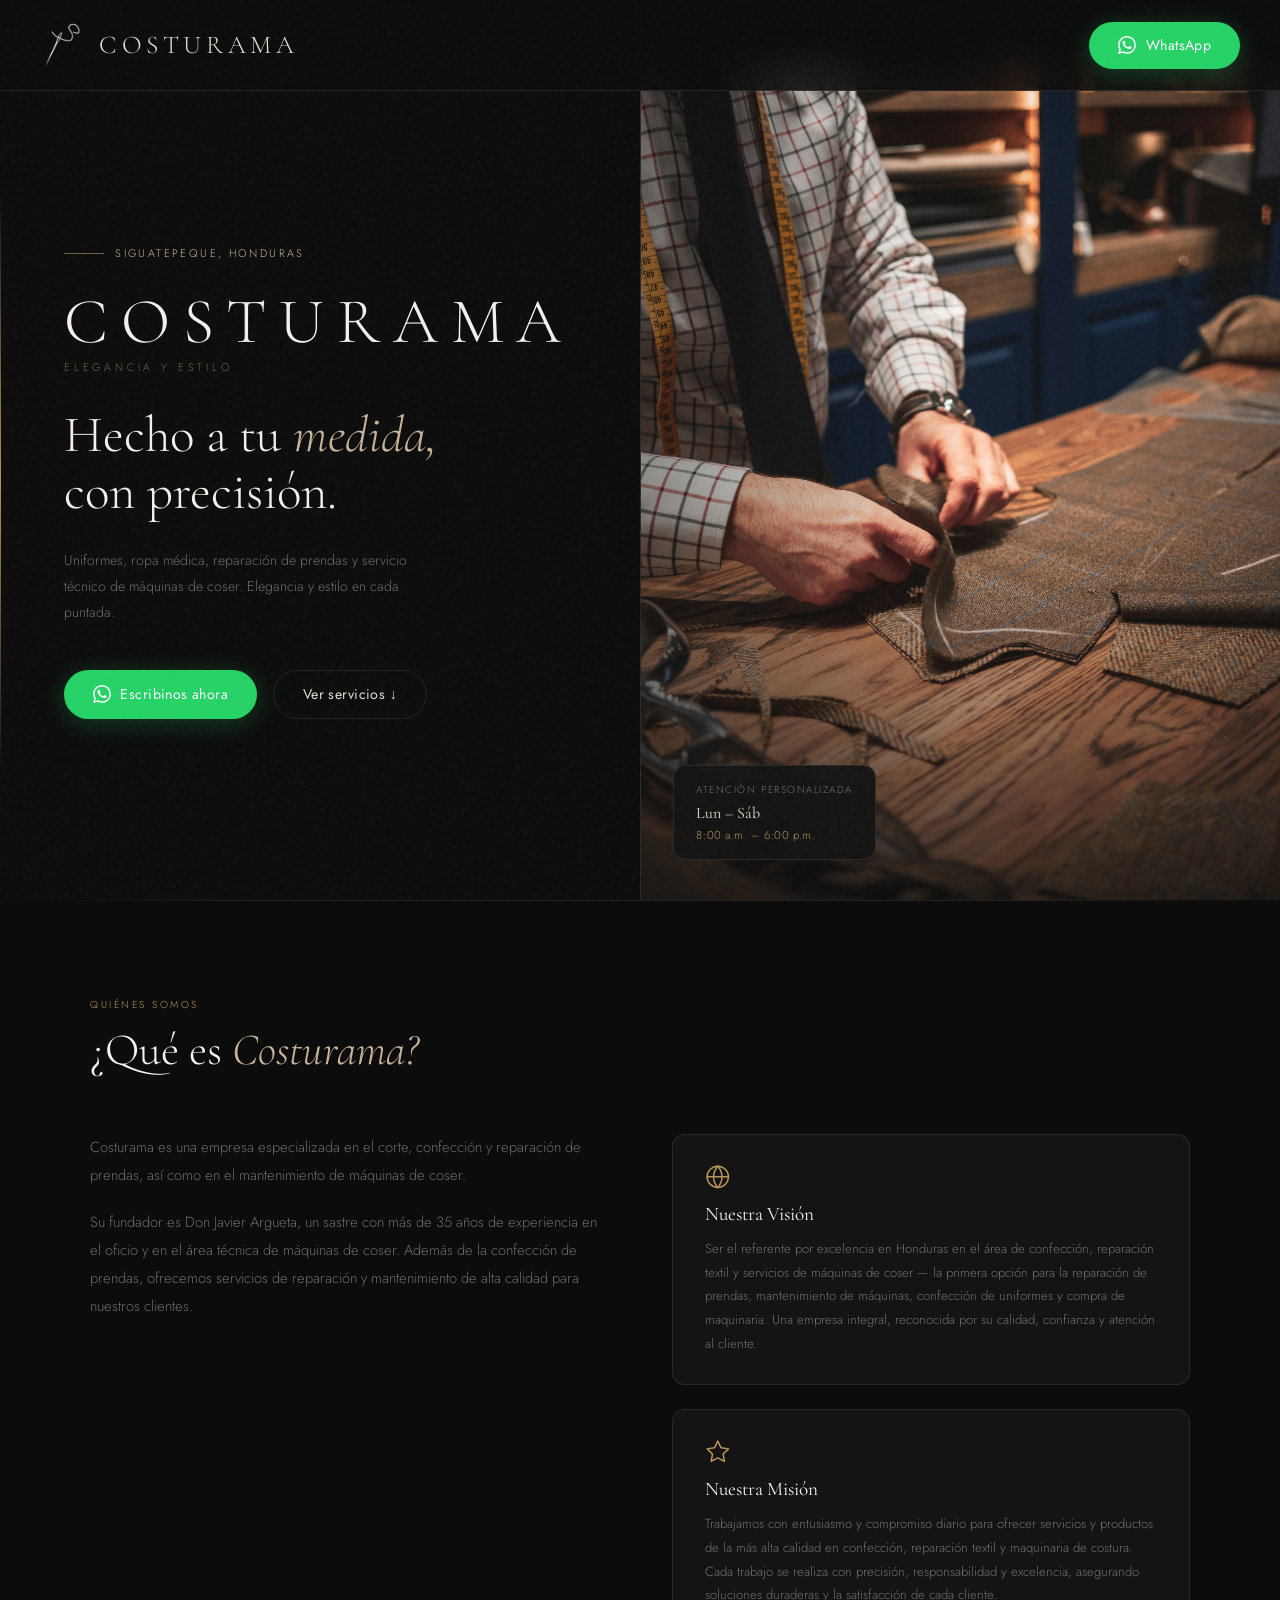
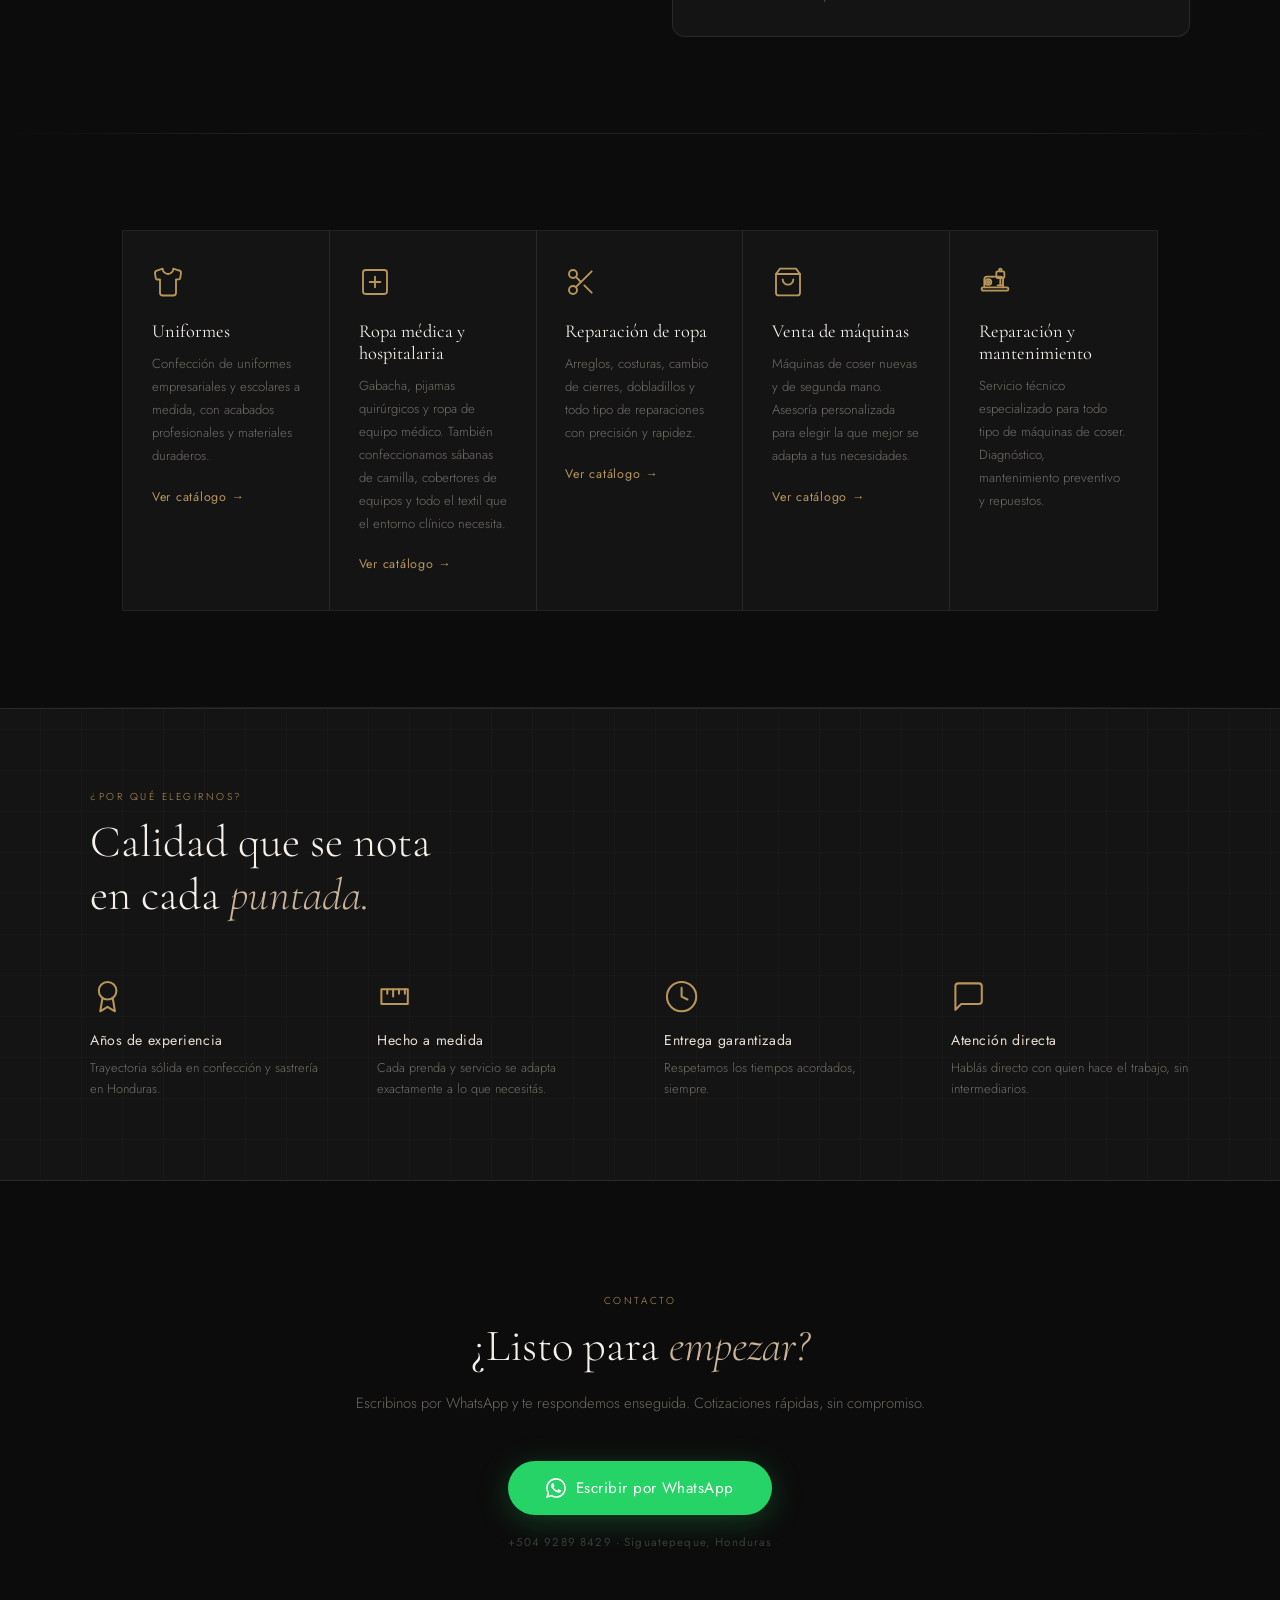
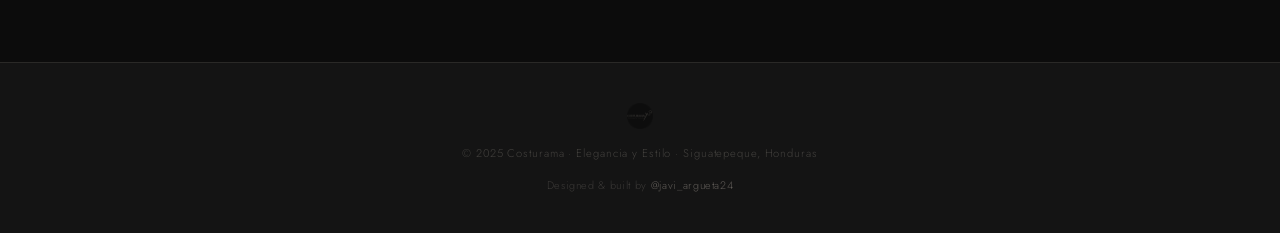
==== index.html @ cf7d66ec "primer commit" ====
<!DOCTYPE html>
<html lang="es">
<head>
  <meta charset="UTF-8" />
  <meta name="viewport" content="width=device-width, initial-scale=1.0" />
  <meta name="description" content="Costurama — Uniformes, ropa médica, reparación de prendas y servicio técnico de máquinas de coser en Siguatepeque, Honduras. Fundado por Don Javier Argueta, sastre con más de 35 años de experiencia." />
  <meta name="keywords" content="uniformes Honduras, ropa médica Siguatepeque, reparación de ropa, máquinas de coser, sastrería Honduras, uniformes empresariales, uniformes escolares, Costurama" />
  <meta name="author" content="Costurama" />
  <meta name="robots" content="index, follow" />
  <title>Costurama — Elegancia y Estilo</title>

  <!-- Open Graph (WhatsApp, Facebook, Instagram) -->
  <meta property="og:title" content="Costurama — Elegancia y Estilo" />
  <meta property="og:description" content="Uniformes, ropa médica, reparación de prendas y servicio técnico de máquinas de coser en Siguatepeque, Honduras." />
  <meta property="og:image" content="https://costuramahn.netlify.app/img/hero.jpg" />
  <meta property="og:image:width" content="1200" />
  <meta property="og:image:height" content="630" />
  <meta property="og:url" content="https://costuramahn.netlify.app" />
  <meta property="og:type" content="website" />
  <meta property="og:locale" content="es_HN" />
  <meta property="og:site_name" content="Costurama" />

  <!-- Twitter / X -->
  <meta name="twitter:card" content="summary_large_image" />
  <meta name="twitter:title" content="Costurama — Elegancia y Estilo" />
  <meta name="twitter:description" content="Uniformes, ropa médica, reparación de prendas y servicio técnico de máquinas de coser en Siguatepeque, Honduras." />
  <meta name="twitter:image" content="https://costuramahn.netlify.app/img/hero.jpg" />

  <!-- Geo (SEO local) -->
  <meta name="geo.region" content="HN" />
  <meta name="geo.placename" content="Siguatepeque, Comayagua, Honduras" />

  <!-- Fonts -->
  <link rel="preconnect" href="https://fonts.googleapis.com" />
  <link rel="preconnect" href="https://fonts.gstatic.com" crossorigin />
  <link href="https://fonts.googleapis.com/css2?family=Cormorant+Garamond:ital,wght@0,300;0,400;1,300;1,400&family=Jost:wght@200;300;400;500&display=swap" rel="stylesheet" media="print" onload="this.media='all'" />
  <noscript>
    <link href="https://fonts.googleapis.com/css2?family=Cormorant+Garamond:ital,wght@0,300;0,400;1,300;1,400&family=Jost:wght@200;300;400;500&display=swap" rel="stylesheet" />
  </noscript>

  <!-- Preload recursos críticos -->
  <link rel="preload" as="image" href="img/hero.jpg" />

  <!-- Favicon -->
  <link rel="icon" type="image/png" href="favicon.png" />
  <link rel="shortcut icon" href="favicon.ico" />

  <!-- Styles -->
  <link rel="stylesheet" href="css/styles.css" />
</head>
<body>

  <!-- Grain overlay -->
  <div class="grain" aria-hidden="true"></div>

  <!-- Navigation -->
  <nav id="nav" class="nav" aria-label="Navegación principal"></nav>

  <!-- Hero -->
  <section id="hero" class="hero" aria-label="Inicio"></section>

  <div class="divider"></div>

  <!-- About -->
  <section id="about" class="about" aria-label="Quiénes somos"></section>

  <div class="divider"></div>

  <!-- Services -->
  <section id="servicios" class="services" aria-labelledby="services-title">
    <span class="section-label">Lo que hacemos</span>
    <h2 id="services-title" class="section-title">Nuestros <em>servicios</em></h2>
  </section>

  <div class="divider"></div>

  <!-- Why us -->
  <section id="why" class="why" aria-label="Por qué elegirnos"></section>

  <!-- CTA -->
  <section id="cta" class="cta" aria-label="Contacto"></section>

  <!-- Footer -->
  <footer id="footer" class="footer"></footer>

  <!-- Modal -->
  <div id="modal" class="modal" role="dialog" aria-modal="true"></div>
  <div id="lightbox" class="lightbox" role="dialog" aria-modal="true"></div>

  <!-- Scripts -->
  <script src="js/main.js"></script>
</body>
</html>
---- css/styles.css ----
/* ============================================================
   COSTURAMA — styles.css
   ============================================================ */

/* ── RESET ── */
*, *::before, *::after {
  box-sizing: border-box;
  margin: 0;
  padding: 0;
}

/* ── VARIABLES ── */
:root {
  --black:  #0C0C0C;
  --dark:   #141414;
  --card:   #1A1A1A;
  --border: rgba(232, 221, 208, 0.10);
  --cream:  #E8DDD0;
  --muted:  rgba(232, 221, 208, 0.45);
  --accent: #C9B49A;
  --gold:   #B8965A;
  --white:  #F5F0EA;
  --green:  #25D366;

  --font-display: 'Cormorant Garamond', serif;
  --font-body:    'Jost', sans-serif;

  --transition: 0.3s ease;
}

/* ── BASE ── */
html { scroll-behavior: smooth; }

body {
  font-family: var(--font-body);
  background: var(--black);
  color: var(--cream);
  overflow-x: hidden;
}

img { display: block; max-width: 100%; }
a   { text-decoration: none; }

/* ── GRAIN ── */
.grain {
  position: fixed;
  inset: 0;
  pointer-events: none;
  z-index: 9999;
  opacity: 0.035;
  background-image: url("data:image/svg+xml,%3Csvg viewBox='0 0 256 256' xmlns='http://www.w3.org/2000/svg'%3E%3Cfilter id='n'%3E%3CfeTurbulence type='fractalNoise' baseFrequency='0.85' numOctaves='4' stitchTiles='stitch'/%3E%3C/filter%3E%3Crect width='100%25' height='100%25' filter='url(%23n)'/%3E%3C/svg%3E");
}

/* ── UTILITIES ── */
.section-label {
  display: block;
  font-size: 0.63rem;
  font-weight: 300;
  letter-spacing: 0.25em;
  text-transform: uppercase;
  color: var(--gold);
  margin-bottom: 0.75rem;
}

.section-title {
  font-family: var(--font-display);
  font-size: clamp(2rem, 3.5vw, 3rem);
  font-weight: 300;
  line-height: 1.2;
  color: var(--white);
  margin-bottom: 3.5rem;
}

.section-title em {
  font-style: italic;
  color: var(--accent);
}

.divider {
  height: 1px;
  background: linear-gradient(90deg, transparent, var(--border) 20%, var(--border) 80%, transparent);
}

/* ── BUTTONS ── */
.btn {
  display: inline-flex;
  align-items: center;
  gap: 0.6rem;
  padding: 0.85rem 1.8rem;
  border-radius: 100px;
  border: none;
  font-family: var(--font-body);
  font-size: 0.88rem;
  font-weight: 400;
  letter-spacing: 0.03em;
  cursor: pointer;
  transition: transform var(--transition), box-shadow var(--transition), border-color var(--transition), color var(--transition);
}

.btn--primary {
  background: var(--green);
  color: #fff;
  box-shadow: 0 4px 24px rgba(37, 211, 102, 0.25);
}
.btn--primary svg { width: 18px; height: 18px; fill: #fff; flex-shrink: 0; }
.btn--primary:hover { transform: translateY(-2px); box-shadow: 0 8px 32px rgba(37, 211, 102, 0.35); }

.btn--ghost {
  background: transparent;
  color: var(--cream);
  border: 1px solid var(--border);
}
.btn--ghost:hover { border-color: var(--accent); color: var(--accent); }

.btn--lg {
  padding: 1rem 2.4rem;
  font-size: 0.95rem;
  box-shadow: 0 6px 30px rgba(37, 211, 102, 0.25);
}
.btn--lg svg { width: 20px; height: 20px; fill: #fff; flex-shrink: 0; }
.btn--lg:hover { transform: translateY(-3px); box-shadow: 0 12px 40px rgba(37, 211, 102, 0.35); }

/* ============================================================
   NAV
   ============================================================ */
.nav {
  position: fixed;
  inset-block-start: 0;
  inset-inline: 0;
  z-index: 100;
  display: flex;
  align-items: center;
  justify-content: space-between;
  padding: 1.2rem 2.5rem;
  background: rgba(12, 12, 12, 0.88);
  backdrop-filter: blur(16px);
  border-bottom: 1px solid var(--border);
}

.nav__brand {
  display: flex;
  align-items: center;
  gap: 0.8rem;
  text-decoration: none;
}

.nav__needle-icon {
  height: 52px;
  width: auto;
  flex-shrink: 0;
}

.nav__wordmark {
  font-family: var(--font-display);
  font-size: 1.6rem;
  font-weight: 300;
  letter-spacing: 0.18em;
  color: var(--cream);
  line-height: 1;
}

.nav__tagline {
  font-size: 0.63rem;
  font-weight: 200;
  letter-spacing: 0.22em;
  text-transform: uppercase;
  color: var(--muted);
  display: none;
}

/* ============================================================
   HERO
   ============================================================ */
.hero {
  min-height: 100svh;
  display: grid;
  grid-template-columns: 1fr 1fr;
  padding-top: 4rem;
}

.hero__content {
  display: flex;
  flex-direction: column;
  justify-content: center;
  padding: 5rem 3rem 5rem 4rem;
  position: relative;
}

.hero__content::before {
  content: '';
  position: absolute;
  inset-inline-start: 0;
  inset-block: 15%;
  width: 1px;
  background: linear-gradient(to bottom, transparent, var(--gold), transparent);
}

.hero__tag {
  display: inline-flex;
  align-items: center;
  gap: 0.7rem;
  font-size: 0.68rem;
  font-weight: 300;
  letter-spacing: 0.22em;
  text-transform: uppercase;
  color: var(--accent);
  margin-bottom: 1.8rem;
  opacity: 0;
  animation: fadeUp 0.9s ease forwards 0.2s;
}

.hero__tag::before {
  content: '';
  width: 2.5rem;
  height: 1px;
  background: var(--gold);
  opacity: 0.6;
}

.hero__logo-display {
  margin-bottom: 2rem;
  opacity: 0;
  animation: fadeUp 0.9s ease forwards 0.35s;
  display: flex;
  flex-direction: column;
  gap: 0.3rem;
}

.hero__wordmark {
  font-family: var(--font-display);
  font-size: clamp(2.8rem, 5vw, 4.8rem);
  font-weight: 300;
  letter-spacing: 0.2em;
  color: var(--white);
  line-height: 1;
}

.hero__slogan {
  font-size: 0.68rem;
  font-weight: 200;
  letter-spacing: 0.35em;
  text-transform: uppercase;
  color: var(--gold);
}

.hero__title {
  font-family: var(--font-display);
  font-size: clamp(2.6rem, 4vw, 4rem);
  font-weight: 300;
  line-height: 1.12;
  color: var(--white);
  margin-bottom: 1.6rem;
  opacity: 0;
  animation: fadeUp 0.9s ease forwards 0.5s;
}

.hero__title em { font-style: italic; color: var(--accent); }

.hero__desc {
  font-size: 0.88rem;
  font-weight: 300;
  line-height: 1.85;
  color: var(--muted);
  max-width: 360px;
  margin-bottom: 2.8rem;
  opacity: 0;
  animation: fadeUp 0.9s ease forwards 0.65s;
}

.hero__actions {
  display: flex;
  gap: 1rem;
  flex-wrap: wrap;
  opacity: 0;
  animation: fadeUp 0.9s ease forwards 0.8s;
}

/* Hero visual panel */
.hero__visual {
  position: relative;
  overflow: hidden;
  background: var(--dark);
  border-left: 1px solid var(--border);
}

.hero__photo {
  position: absolute;
  inset: 0;
  width: 100%;
  height: 100%;
  object-fit: cover;
  object-position: center 30%;
  opacity: 0;
  animation: fadeUp 1.2s ease forwards 0.4s;
}

.hero__visual::after {
  content: '';
  position: absolute;
  inset: 0;
  background:
    linear-gradient(to right,  rgba(12,12,12,0.45) 0%, transparent 50%),
    linear-gradient(to bottom, transparent 55%, rgba(12,12,12,0.7) 100%);
  pointer-events: none;
  z-index: 1;
}

.hero__badge {
  z-index: 2;
}

.hero__badge {
  position: absolute;
  bottom: 2.5rem;
  left: 2rem;
  background: rgba(20, 20, 20, 0.95);
  border: 1px solid var(--border);
  border-radius: 0.8rem;
  padding: 1rem 1.4rem;
  backdrop-filter: blur(8px);
  opacity: 0;
  animation: fadeUp 0.9s ease forwards 1s;
}

.hero__badge p {
  font-size: 0.63rem;
  color: var(--muted);
  text-transform: uppercase;
  letter-spacing: 0.15em;
  font-weight: 300;
  margin-bottom: 0.25rem;
}

.hero__badge strong {
  font-size: 1rem;
  color: var(--cream);
  font-family: var(--font-display);
  font-weight: 400;
}

/* ============================================================
   SERVICES
   ============================================================ */
.services {
  padding: 6rem 2rem;
  max-width: 1100px;
  margin: 0 auto;
}

.services__grid {
  display: grid;
  grid-template-columns: repeat(auto-fit, minmax(180px, 1fr));
  border: 1px solid var(--border);
}

.service-card {
  padding: 2.2rem 1.8rem;
  background: var(--dark);
  border-right: 1px solid var(--border);
  position: relative;
  overflow: hidden;
  transition: background var(--transition);
}

.service-card:last-child { border-right: none; }
.service-card:hover { background: var(--card); }

.service-card::after {
  content: '';
  position: absolute;
  bottom: 0; left: 0; right: 0;
  height: 2px;
  background: linear-gradient(90deg, var(--gold), var(--accent));
  transform: scaleX(0);
  transform-origin: left;
  transition: transform var(--transition);
}

.service-card:hover::after { transform: scaleX(1); }

.service-card__icon {
  width: 2rem;
  height: 2rem;
  margin-bottom: 1.4rem;
  color: var(--gold);
}

.service-card__icon svg {
  width: 100%;
  height: 100%;
  stroke: currentColor;
  fill: none;
  stroke-width: 1.4;
  stroke-linecap: round;
  stroke-linejoin: round;
}

.service-card__name {
  font-family: var(--font-display);
  font-size: 1.15rem;
  font-weight: 400;
  color: var(--white);
  margin-bottom: 0.7rem;
}

.service-card__desc {
  font-size: 0.82rem;
  color: var(--muted);
  line-height: 1.75;
  font-weight: 300;
}

/* ============================================================
   WHY US
   ============================================================ */
.why {
  background: var(--dark);
  border-top: 1px solid var(--border);
  border-bottom: 1px solid var(--border);
  padding: 5rem 2rem;
  position: relative;
  overflow: hidden;
}

.why::before {
  content: '';
  position: absolute;
  inset: 0;
  background-image:
    repeating-linear-gradient(0deg,   transparent, transparent 40px, rgba(185,150,90,0.03) 40px, rgba(185,150,90,0.03) 41px),
    repeating-linear-gradient(90deg,  transparent, transparent 40px, rgba(185,150,90,0.03) 40px, rgba(185,150,90,0.03) 41px);
}

.why__inner {
  max-width: 1100px;
  margin: 0 auto;
  position: relative;
  z-index: 1;
}

.why__grid {
  display: grid;
  grid-template-columns: repeat(auto-fit, minmax(200px, 1fr));
  gap: 3rem;
}

.why-item__num {
  font-family: var(--font-display);
  font-size: 3rem;
  font-weight: 300;
  color: var(--gold);
  line-height: 1;
  margin-bottom: 0.6rem;
}

.why-item__icon svg {
  width: 36px;
  height: 36px;
  stroke: var(--gold);
  fill: none;
  stroke-width: 1.4;
  stroke-linecap: round;
  stroke-linejoin: round;
  margin-bottom: 0.6rem;
}

.why-item__label {
  font-size: 0.88rem;
  font-weight: 400;
  color: var(--cream);
  letter-spacing: 0.04em;
  margin-bottom: 0.4rem;
}

.why-item__desc {
  font-size: 0.8rem;
  color: var(--muted);
  line-height: 1.7;
  font-weight: 300;
}

/* ============================================================
   CTA
   ============================================================ */
.cta {
  padding: 7rem 2rem;
  text-align: center;
  max-width: 680px;
  margin: 0 auto;
}

.cta .section-title { margin-bottom: 1rem; }

.cta__desc {
  color: var(--muted);
  font-size: 0.92rem;
  font-weight: 300;
  line-height: 1.8;
  margin-bottom: 2.8rem;
}

.cta__note {
  display: block;
  margin-top: 1.2rem;
  font-size: 0.72rem;
  color: rgba(232, 221, 208, 0.22);
  letter-spacing: 0.1em;
}

/* ============================================================
   FOOTER
   ============================================================ */
.footer {
  background: var(--dark);
  border-top: 1px solid var(--border);
  padding: 2.5rem 2rem;
  display: flex;
  flex-direction: column;
  align-items: center;
  gap: 1rem;
}

.footer__logo {
  height: 26px;
  
  opacity: 0.3;
}

.footer__copy {
  font-size: 0.7rem;
  color: rgba(232, 221, 208, 0.22);
  font-weight: 300;
  letter-spacing: 0.08em;
  text-align: center;
}

.footer__dev {
  font-size: 0.68rem;
  color: rgba(232, 221, 208, 0.18);
  font-weight: 300;
  letter-spacing: 0.06em;
}

.footer__dev-link {
  color: rgba(232, 221, 208, 0.35);
  text-decoration: none;
  transition: color var(--transition);
}

.footer__dev-link:hover {
  color: var(--accent);
}

/* ============================================================
   ANIMATIONS
   ============================================================ */
@keyframes fadeUp {
  from { opacity: 0; transform: translateY(18px); }
  to   { opacity: 1; transform: translateY(0); }
}

/* ============================================================
   RESPONSIVE
   ============================================================ */
@media (max-width: 768px) {
  .hero {
    grid-template-columns: 1fr;
    min-height: auto;
  }

  .hero__content {
    padding: 6rem 1.5rem 3rem;
  }

  .hero__content::before { display: none; }

  .hero__visual {
    height: 240px;
    order: -1;
    border-left: none;
    border-bottom: 1px solid var(--border);
  }

  .hero__badge { bottom: 1rem; left: 1rem; }

  .nav { padding: 1rem 1.2rem; }

  .services { padding: 4rem 1.2rem; }
  .services__grid { grid-template-columns: 1fr 1fr; }

  .why { padding: 4rem 1.2rem; }
  .cta { padding: 4rem 1.2rem; }

  .hero__actions { flex-direction: column; }
  .btn--primary, .btn--ghost { justify-content: center; }
}

@media (max-width: 480px) {
  .services__grid { grid-template-columns: 1fr; }
  .service-card { border-right: none; border-bottom: 1px solid var(--border); }
  .nav__tagline { display: none !important; }
}

@media (min-width: 600px) {
  .nav__tagline { display: block; }
}

/* ============================================================
   WHY ITEMS — íconos consistentes
   ============================================================ */
.why-item__icon {
  width: 2.2rem;
  height: 2.2rem;
  margin-bottom: 1rem;
  color: var(--gold);
}

.why-item__icon svg {
  width: 100%;
  height: 100%;
  stroke: currentColor;
  fill: none;
  stroke-width: 1.4;
  stroke-linecap: round;
  stroke-linejoin: round;
}

/* ============================================================
   GALLERY
   ============================================================ */
.gallery {
  background: var(--black);
  padding: 6rem 2rem;
}

.gallery__inner {
  max-width: 1100px;
  margin: 0 auto;
}

.gallery__grid {
  display: grid;
  grid-template-columns: repeat(4, 1fr);
  gap: 2px;
}

.gallery-item {
  position: relative;
  overflow: hidden;
  aspect-ratio: 3 / 4;
  background: var(--dark);
  cursor: pointer;
}

.gallery-item img {
  width: 100%;
  height: 100%;
  object-fit: cover;
  transition: transform 0.5s ease;
  /* Placeholder color while images load */
  background: var(--card);
}

.gallery-item:hover img {
  transform: scale(1.06);
}

.gallery-item__overlay {
  position: absolute;
  inset: 0;
  background: linear-gradient(to top, rgba(12,12,12,0.85) 0%, transparent 50%);
  display: flex;
  align-items: flex-end;
  padding: 1.2rem;
  opacity: 0;
  transition: opacity var(--transition);
}

.gallery-item:hover .gallery-item__overlay {
  opacity: 1;
}

.gallery-item__overlay span {
  font-size: 0.78rem;
  font-weight: 300;
  color: var(--cream);
  letter-spacing: 0.08em;
}

/* ── Nav responsive: ícono only en mobile ── */
@media (max-width: 500px) {
  .nav__wordmark {
    display: none;
  }

  .btn--primary span {
    display: none;
  }
}

/* ── Gallery responsive ── */
@media (max-width: 768px) {
  .gallery { padding: 4rem 1.2rem; }
  .gallery__grid { grid-template-columns: repeat(2, 1fr); }
}

@media (max-width: 480px) {
  .gallery__grid { grid-template-columns: repeat(2, 1fr); }
}

/* ============================================================
   ABOUT
   ============================================================ */
.about {
  background: var(--black);
  padding: 6rem 2rem;
}

.about__inner {
  max-width: 1100px;
  margin: 0 auto;
}

.about__header {
  margin-bottom: 3rem;
}

.about__body {
  display: grid;
  grid-template-columns: 1fr 1fr;
  gap: 4rem;
  align-items: start;
}

.about__para {
  font-size: 0.92rem;
  font-weight: 300;
  line-height: 1.9;
  color: var(--muted);
  margin-bottom: 1.2rem;
}

.about__schedule {
  display: inline-flex;
  align-items: center;
  gap: 0.6rem;
  margin-top: 1rem;
  padding: 0.7rem 1.2rem;
  border: 1px solid var(--border);
  border-radius: 100px;
  font-size: 0.82rem;
  font-weight: 300;
  color: var(--accent);
  letter-spacing: 0.04em;
}

.about__schedule svg {
  width: 15px;
  height: 15px;
  stroke: var(--gold);
  fill: none;
  stroke-width: 1.5;
  stroke-linecap: round;
  stroke-linejoin: round;
  flex-shrink: 0;
}

.about__cards {
  display: flex;
  flex-direction: column;
  gap: 1.5rem;
}

.about__card {
  background: var(--dark);
  border: 1px solid var(--border);
  border-radius: 0.8rem;
  padding: 1.8rem 2rem;
  position: relative;
  overflow: hidden;
  transition: border-color var(--transition);
}

.about__card:hover {
  border-color: rgba(185, 150, 90, 0.3);
}

.about__card::before {
  content: '';
  position: absolute;
  top: 0; left: 0; right: 0;
  height: 2px;
  background: linear-gradient(90deg, var(--gold), var(--accent));
  transform: scaleX(0);
  transform-origin: left;
  transition: transform var(--transition);
}

.about__card:hover::before {
  transform: scaleX(1);
}

.about__card-icon {
  width: 1.6rem;
  height: 1.6rem;
  color: var(--gold);
  margin-bottom: 0.8rem;
}

.about__card-icon svg {
  width: 100%;
  height: 100%;
  stroke: currentColor;
  fill: none;
  stroke-width: 1.4;
  stroke-linecap: round;
  stroke-linejoin: round;
}

.about__card-title {
  font-family: var(--font-display);
  font-size: 1.2rem;
  font-weight: 400;
  color: var(--white);
  margin-bottom: 0.7rem;
}

.about__card-text {
  font-size: 0.82rem;
  font-weight: 300;
  color: var(--muted);
  line-height: 1.8;
}

/* ── Responsive ── */
@media (max-width: 768px) {
  .about { padding: 4rem 1.2rem; }
  .about__body { grid-template-columns: 1fr; gap: 2.5rem; }
}

.hero__badge-hours {
  display: block;
  font-size: 0.72rem;
  color: var(--gold);
  font-weight: 300;
  letter-spacing: 0.05em;
  margin-top: 0.2rem;
}

/* ============================================================
   SERVICE CARD — clickable state
   ============================================================ */
.service-card--clickable {
  cursor: pointer;
}

.service-card__cta {
  display: inline-block;
  margin-top: 1.2rem;
  font-size: 0.78rem;
  font-weight: 400;
  color: var(--gold);
  letter-spacing: 0.06em;
  transition: color var(--transition), gap var(--transition);
}

.service-card--clickable:hover .service-card__cta {
  color: var(--accent);
}

/* ============================================================
   MODAL
   ============================================================ */
.modal {
  display: none;
  position: fixed;
  inset: 0;
  z-index: 200;
  align-items: center;
  justify-content: center;
  padding: 1.5rem;
}

.modal--open {
  display: flex;
}

.modal__backdrop {
  position: absolute;
  inset: 0;
  background: rgba(0, 0, 0, 0.85);
  backdrop-filter: blur(6px);
}

.modal__box {
  position: relative;
  z-index: 1;
  background: var(--dark);
  border: 1px solid var(--border);
  border-radius: 1rem;
  width: 100%;
  max-width: 780px;
  /* Se ajusta al contenido, tope en 88vh */
  height: auto;
  max-height: 88vh;
  display: flex;
  flex-direction: column;
  overflow: hidden;
  animation: fadeUp 0.35s ease;
}

.modal__header {
  display: flex;
  align-items: center;
  justify-content: space-between;
  padding: 1.6rem 2rem;
  border-bottom: 1px solid var(--border);
  flex-shrink: 0;
}

.modal__title {
  font-family: var(--font-display);
  font-size: 1.6rem;
  font-weight: 300;
  color: var(--white);
  letter-spacing: -0.01em;
}

.modal__close {
  width: 2rem;
  height: 2rem;
  display: flex;
  align-items: center;
  justify-content: center;
  background: transparent;
  border: 1px solid var(--border);
  border-radius: 100px;
  cursor: pointer;
  color: var(--muted);
  transition: border-color var(--transition), color var(--transition);
  flex-shrink: 0;
}

.modal__close:hover {
  border-color: var(--accent);
  color: var(--accent);
}

.modal__close svg {
  width: 14px;
  height: 14px;
}

.modal__grid {
  display: grid;
  grid-template-columns: repeat(4, 1fr); /* siempre 4 por fila */
  gap: 1px;
  background: var(--border);
  overflow-y: auto;
  overflow-x: hidden;
  scrollbar-width: thin;
  scrollbar-color: var(--gold) var(--dark);
}

.modal__grid::-webkit-scrollbar {
  width: 5px;
}

.modal__grid::-webkit-scrollbar-track {
  background: var(--dark);
}

.modal__grid::-webkit-scrollbar-thumb {
  background: var(--gold);
  border-radius: 10px;
}

.modal-grid__item {
  background: var(--dark);
  display: flex;
  flex-direction: column;
  transition: background var(--transition);
}

.modal-grid__item:hover {
  background: var(--card);
}

.modal-grid__item img {
  width: 100%;
  aspect-ratio: 1;
  object-fit: cover;
  display: block;
}

/* Placeholder when image is missing */
.modal-grid__item--placeholder img {
  display: none;
}

.modal-grid__item--placeholder {
  background: var(--card);
  aspect-ratio: 1;
  display: flex;
  flex-direction: column;
  align-items: center;
  justify-content: center;
}

.modal-grid__item--placeholder::before {
  content: '';
  width: 2rem;
  height: 2rem;
  border: 1px solid var(--border);
  border-radius: 50%;
  margin-bottom: 0.5rem;
}

.modal-grid__name {
  padding: 0.7rem 0.9rem;
  font-size: 0.78rem;
  font-weight: 300;
  color: var(--muted);
  letter-spacing: 0.04em;
}

.modal__footer {
  padding: 1.4rem 2rem;
  border-top: 1px solid var(--border);
  display: flex;
  justify-content: center;
  flex-shrink: 0;
}

/* ── Modal responsive ── */
@media (max-width: 600px) {
  .modal { padding: 0; align-items: flex-end; }
  .modal__box { border-radius: 1rem 1rem 0 0; max-height: 92vh; }
  .modal__grid { grid-template-columns: repeat(2, 1fr); } /* 2 columnas en móvil */
  .modal__header { padding: 1.2rem 1.4rem; }
  .modal__footer { padding: 1.2rem 1.4rem; }
}

/* ============================================================
   MODAL GRID — fotos puras sin etiquetas
   ============================================================ */
.modal-grid__item {
  background: var(--dark);
  cursor: pointer;
  overflow: hidden;
  position: relative;
}

.modal-grid__item img {
  width: 100%;
  aspect-ratio: 1;
  object-fit: cover;
  display: block;
  transition: transform 0.4s ease;
}

.modal-grid__item:hover img {
  transform: scale(1.05);
}

/* ============================================================
   LIGHTBOX
   ============================================================ */
.lightbox {
  display: none;
  position: fixed;
  inset: 0;
  z-index: 300;
  align-items: center;
  justify-content: center;
}

.lightbox.lb--open {
  display: flex;
}

.lb__backdrop {
  position: absolute;
  inset: 0;
  background: rgba(0, 0, 0, 0.95);
  backdrop-filter: blur(8px);
}

.lb__box {
  position: relative;
  z-index: 1;
  display: flex;
  align-items: center;
  justify-content: center;
  width: 100%;
  height: 100%;
  padding: 3rem;
}

.lb__img-wrap {
  max-width: 90vw;
  max-height: 85vh;
  display: flex;
  align-items: center;
  justify-content: center;
}

.lb__img {
  max-width: 100%;
  max-height: 85vh;
  object-fit: contain;
  border-radius: 0.4rem;
  animation: fadeUp 0.3s ease;
  /* Pinch to zoom on mobile */
  touch-action: pinch-zoom;
}

.lb__close {
  position: absolute;
  top: 1.2rem;
  right: 1.2rem;
  width: 2.4rem;
  height: 2.4rem;
  display: flex;
  align-items: center;
  justify-content: center;
  background: rgba(20, 20, 20, 0.9);
  border: 1px solid var(--border);
  border-radius: 100px;
  cursor: pointer;
  color: var(--cream);
  transition: border-color var(--transition), color var(--transition);
}

.lb__close:hover { border-color: var(--accent); color: var(--accent); }
.lb__close svg { width: 14px; height: 14px; }

.lb__nav {
  position: absolute;
  top: 50%;
  transform: translateY(-50%);
  width: 2.8rem;
  height: 2.8rem;
  display: flex;
  align-items: center;
  justify-content: center;
  background: rgba(20, 20, 20, 0.9);
  border: 1px solid var(--border);
  border-radius: 100px;
  cursor: pointer;
  color: var(--cream);
  transition: border-color var(--transition), color var(--transition);
}

.lb__nav:hover { border-color: var(--accent); color: var(--accent); }
.lb__nav svg { width: 16px; height: 16px; }
.lb__nav--prev { left: 1.2rem; }
.lb__nav--next { right: 1.2rem; }

.lb__counter {
  position: absolute;
  bottom: 1.2rem;
  left: 50%;
  transform: translateX(-50%);
  font-size: 0.75rem;
  font-weight: 300;
  color: var(--muted);
  letter-spacing: 0.1em;
  background: rgba(20, 20, 20, 0.8);
  padding: 0.3rem 0.8rem;
  border-radius: 100px;
}

@media (max-width: 600px) {
  .lb__box { padding: 1rem; }
  .lb__nav--prev { left: 0.4rem; }
  .lb__nav--next { right: 0.4rem; }
}

/* ============================================================
   SUBCATEGORY MENU
   ============================================================ */
.modal__box--sm {
  max-width: 480px;
}

.subcat-grid {
  display: flex;
  flex-direction: column;
  gap: 1px;
  background: var(--border);
}

.subcat-card {
  display: flex;
  align-items: center;
  justify-content: space-between;
  padding: 1.6rem 2rem;
  background: var(--dark);
  cursor: pointer;
  transition: background var(--transition);
}

.subcat-card:hover {
  background: var(--card);
}

.subcat-card:hover .subcat-card__arrow {
  color: var(--gold);
  transform: translateX(4px);
}

.subcat-card__label {
  font-family: var(--font-display);
  font-size: 1.3rem;
  font-weight: 300;
  color: var(--white);
}

.subcat-card__arrow {
  font-size: 1.1rem;
  color: var(--muted);
  transition: color var(--transition), transform var(--transition);
}
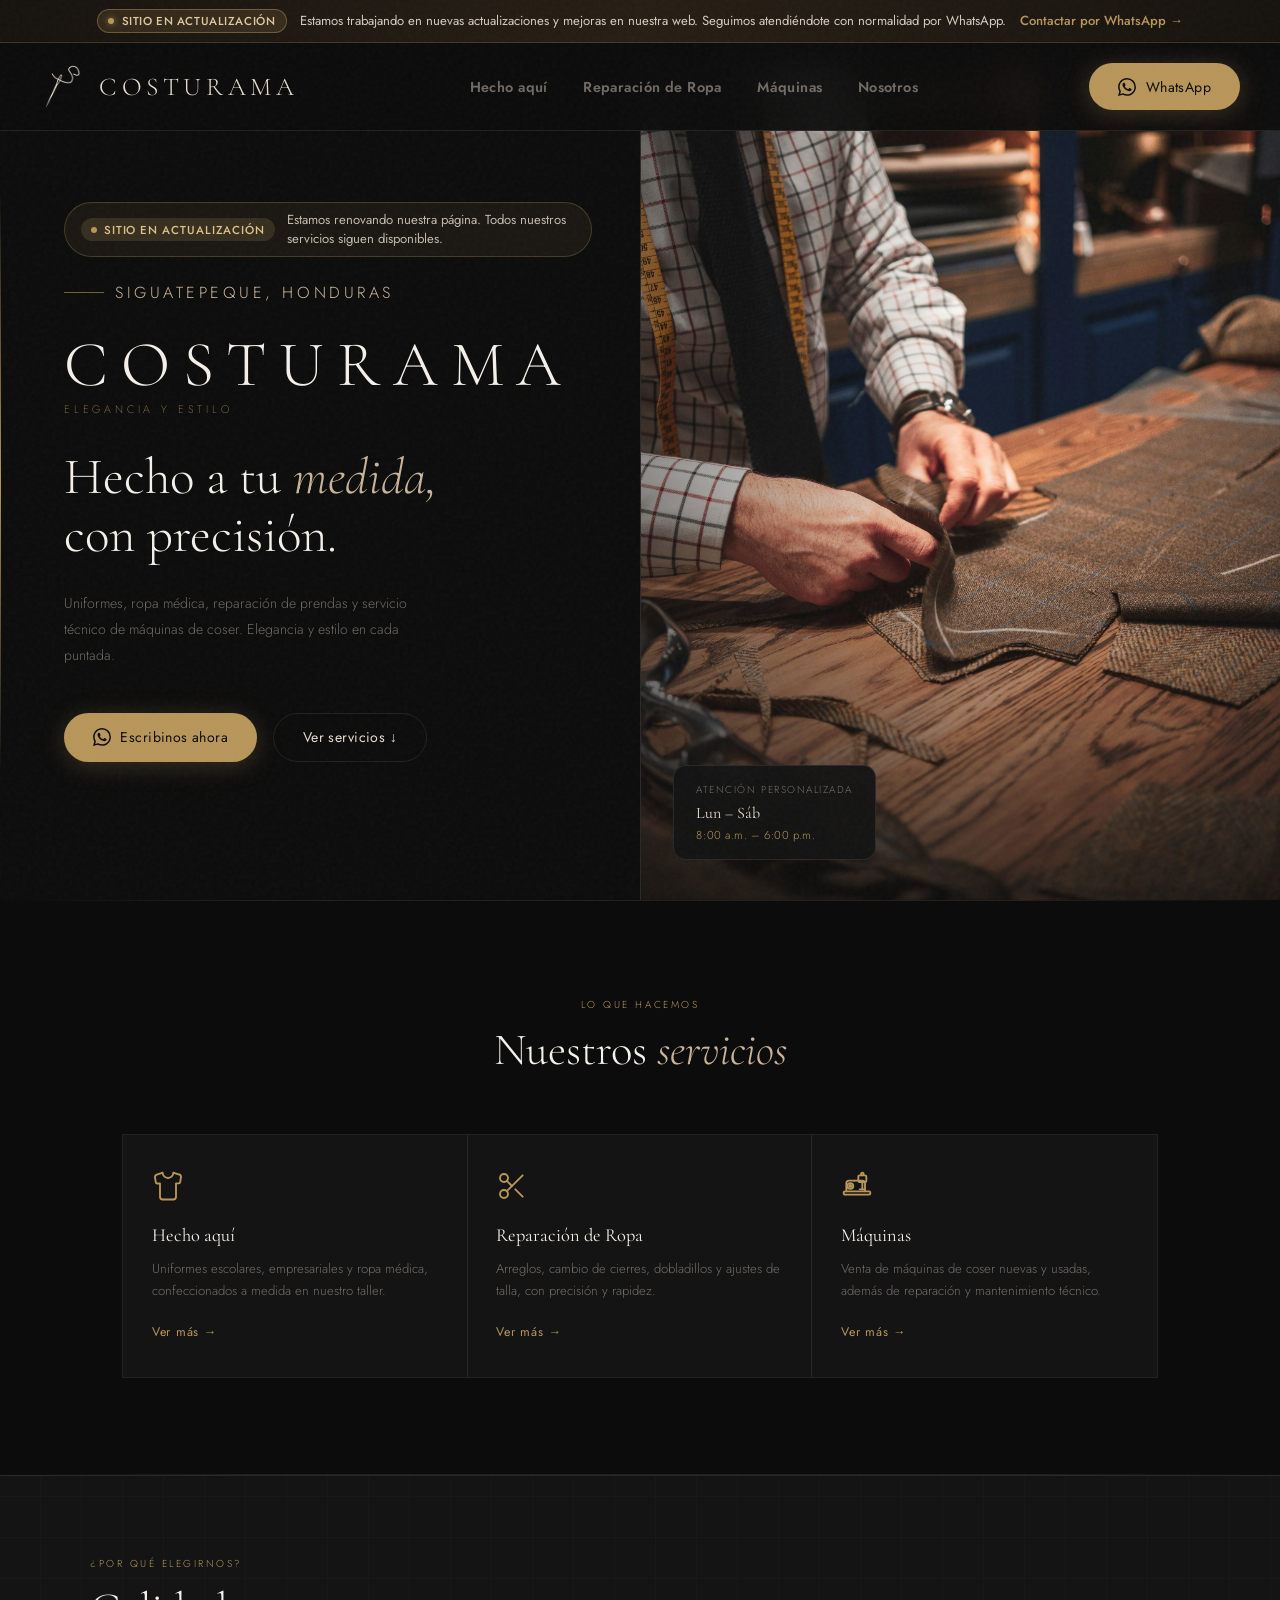
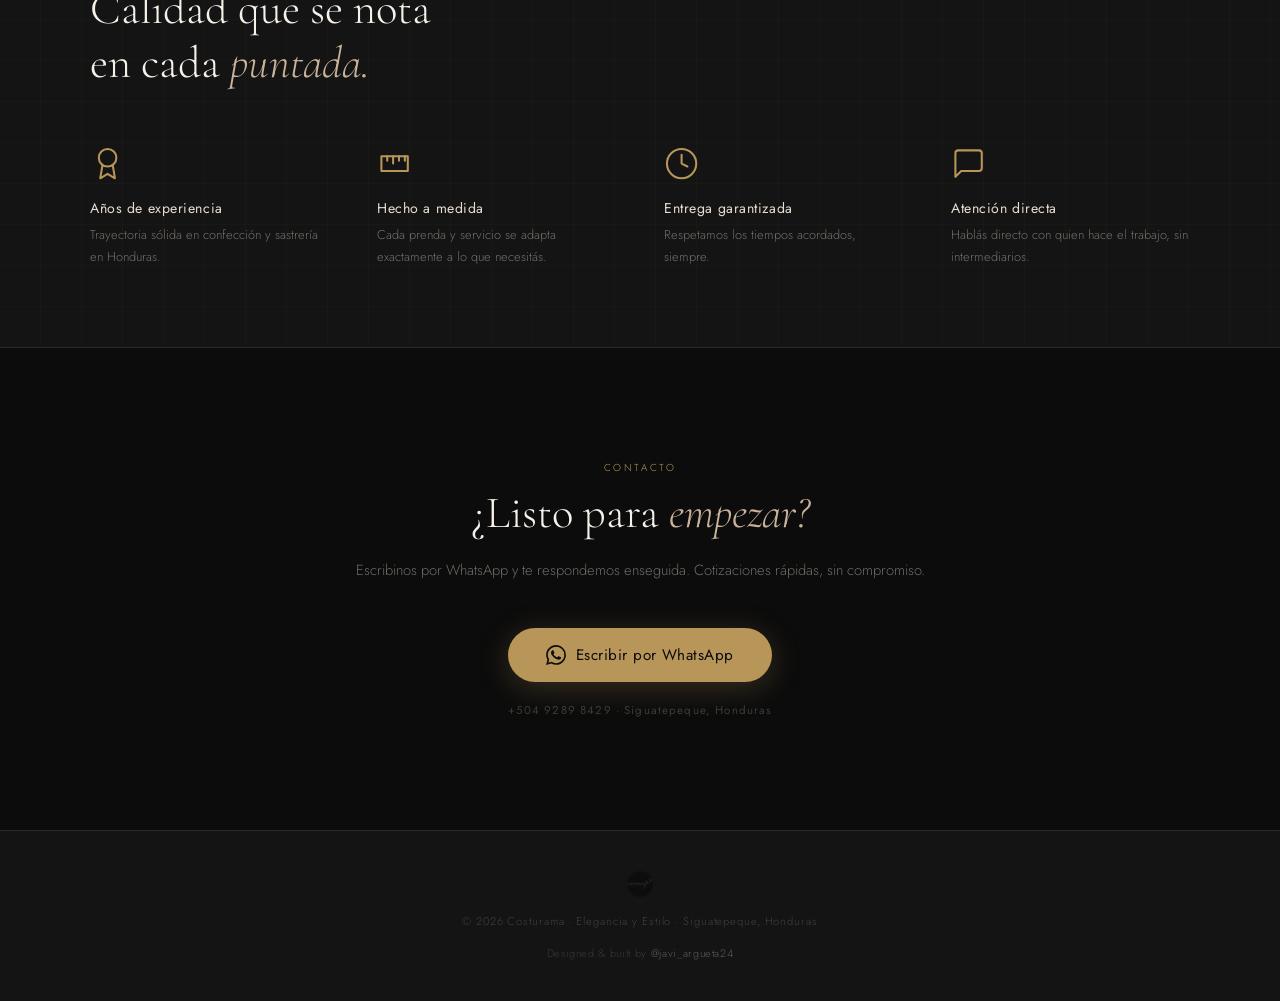
==== commit 55ac3bb9: "alert" ====
--- a/index.html
+++ b/index.html
@@ -46,9 +46,9 @@
   <link rel="shortcut icon" href="favicon.ico" />
 
   <!-- Styles -->
-  <link rel="stylesheet" href="css/styles.css" />
+  <link rel="stylesheet" href="css/styles.css?v=3" />
 </head>
-<body>
+<body data-page="index">
 
   <!-- Grain overlay -->
   <div class="grain" aria-hidden="true"></div>
@@ -61,16 +61,8 @@
 
   <div class="divider"></div>
 
-  <!-- About -->
-  <section id="about" class="about" aria-label="Quiénes somos"></section>
-
-  <div class="divider"></div>
-
   <!-- Services -->
-  <section id="servicios" class="services" aria-labelledby="services-title">
-    <span class="section-label">Lo que hacemos</span>
-    <h2 id="services-title" class="section-title">Nuestros <em>servicios</em></h2>
-  </section>
+  <section id="servicios" class="services" aria-label="Nuestros servicios"></section>
 
   <div class="divider"></div>
 
@@ -88,6 +80,6 @@
   <div id="lightbox" class="lightbox" role="dialog" aria-modal="true"></div>
 
   <!-- Scripts -->
-  <script src="js/main.js"></script>
+  <script src="js/main.js?v=3"></script>
 </body>
 </html>
--- a/css/styles.css
+++ b/css/styles.css
@@ -98,12 +98,12 @@
 }
 
 .btn--primary {
-  background: var(--green);
-  color: #fff;
-  box-shadow: 0 4px 24px rgba(37, 211, 102, 0.25);
-}
-.btn--primary svg { width: 18px; height: 18px; fill: #fff; flex-shrink: 0; }
-.btn--primary:hover { transform: translateY(-2px); box-shadow: 0 8px 32px rgba(37, 211, 102, 0.35); }
+  background: var(--gold);
+  color: var(--black);
+  box-shadow: 0 4px 24px rgba(184, 150, 90, 0.25);
+}
+.btn--primary svg { width: 18px; height: 18px; fill: var(--black); flex-shrink: 0; }
+.btn--primary:hover { transform: translateY(-2px); box-shadow: 0 8px 32px rgba(184, 150, 90, 0.4); }
 
 .btn--ghost {
   background: transparent;
@@ -115,13 +115,13 @@
 .btn--lg {
   padding: 1rem 2.4rem;
   font-size: 0.95rem;
-  box-shadow: 0 6px 30px rgba(37, 211, 102, 0.25);
-}
-.btn--lg svg { width: 20px; height: 20px; fill: #fff; flex-shrink: 0; }
-.btn--lg:hover { transform: translateY(-3px); box-shadow: 0 12px 40px rgba(37, 211, 102, 0.35); }
-
-/* ============================================================
-   NAV
+  box-shadow: 0 6px 30px rgba(184, 150, 90, 0.25);
+}
+.btn--lg svg { width: 20px; height: 20px; fill: var(--black); flex-shrink: 0; }
+.btn--lg:hover { transform: translateY(-3px); box-shadow: 0 12px 40px rgba(184, 150, 90, 0.4); }
+
+/* ============================================================
+   NAV & ANNOUNCEMENT BAR
    ============================================================ */
 .nav {
   position: fixed;
@@ -129,12 +129,134 @@
   inset-inline: 0;
   z-index: 100;
   display: flex;
-  align-items: center;
-  justify-content: space-between;
-  padding: 1.2rem 2.5rem;
-  background: rgba(12, 12, 12, 0.88);
+  flex-direction: column;
+  background: rgba(12, 12, 12, 0.94);
   backdrop-filter: blur(16px);
   border-bottom: 1px solid var(--border);
+}
+
+/* ── ANNOUNCEMENT BAR ── */
+.announcement-bar {
+  background: linear-gradient(90deg, #16120E 0%, #261E14 50%, #16120E 100%);
+  border-bottom: 1px solid rgba(184, 150, 90, 0.25);
+  padding: 0.55rem 1.5rem;
+  font-size: 0.82rem;
+  color: var(--white);
+}
+
+.announcement-bar__inner {
+  max-width: 1200px;
+  margin: 0 auto;
+  display: flex;
+  align-items: center;
+  justify-content: center;
+  gap: 0.85rem;
+  flex-wrap: wrap;
+  text-align: center;
+  line-height: 1.4;
+}
+
+.announcement-bar__badge {
+  display: inline-flex;
+  align-items: center;
+  gap: 0.45rem;
+  padding: 0.2rem 0.65rem;
+  background: rgba(184, 150, 90, 0.16);
+  border: 1px solid rgba(184, 150, 90, 0.45);
+  border-radius: 999px;
+  color: #E2C9A0;
+  font-size: 0.72rem;
+  font-weight: 500;
+  letter-spacing: 0.05em;
+  text-transform: uppercase;
+  white-space: nowrap;
+}
+
+.announcement-bar__dot {
+  width: 6px;
+  height: 6px;
+  border-radius: 50%;
+  background-color: #B8965A;
+  box-shadow: 0 0 6px rgba(184, 150, 90, 0.8);
+  animation: pulseDot 2s infinite ease-in-out;
+}
+
+@keyframes pulseDot {
+  0%, 100% { opacity: 0.6; transform: scale(0.9); }
+  50% { opacity: 1; transform: scale(1.2); }
+}
+
+.announcement-bar__msg {
+  color: rgba(232, 221, 208, 0.9);
+  margin: 0;
+}
+
+.announcement-bar__cta {
+  color: var(--gold);
+  font-weight: 500;
+  display: inline-flex;
+  align-items: center;
+  gap: 0.25rem;
+  white-space: nowrap;
+  transition: color var(--transition), transform var(--transition);
+}
+
+.announcement-bar__cta:hover {
+  color: var(--white);
+  transform: translateX(2px);
+}
+
+/* ── NAV INNER ── */
+.nav__inner {
+  display: flex;
+  align-items: center;
+  justify-content: space-between;
+  padding: 1.1rem 2.5rem;
+  width: 100%;
+}
+
+/* ── HERO ANNOUNCEMENT ── */
+.hero__announcement {
+  display: inline-flex;
+  align-items: center;
+  gap: 0.75rem;
+  padding: 0.5rem 1rem;
+  background: rgba(184, 150, 90, 0.08);
+  border: 1px solid rgba(184, 150, 90, 0.28);
+  border-radius: 999px;
+  margin-bottom: 1.5rem;
+  width: fit-content;
+  max-width: 100%;
+  animation: fadeUp 0.9s ease forwards 0.1s;
+}
+
+.hero__announcement-tag {
+  display: inline-flex;
+  align-items: center;
+  gap: 0.45rem;
+  font-size: 0.72rem;
+  font-weight: 500;
+  letter-spacing: 0.08em;
+  text-transform: uppercase;
+  color: #DFC08A;
+  background: rgba(184, 150, 90, 0.18);
+  padding: 0.2rem 0.6rem;
+  border-radius: 999px;
+  white-space: nowrap;
+}
+
+.hero__announcement-dot {
+  width: 6px;
+  height: 6px;
+  border-radius: 50%;
+  background-color: #B8965A;
+  animation: pulseDot 2s infinite ease-in-out;
+}
+
+.hero__announcement-text {
+  font-size: 0.82rem;
+  color: rgba(232, 221, 208, 0.82);
+  line-height: 1.4;
 }
 
 .nav__brand {
@@ -199,7 +321,7 @@
   display: inline-flex;
   align-items: center;
   gap: 0.7rem;
-  font-size: 0.68rem;
+  font-size: 1rem;
   font-weight: 300;
   letter-spacing: 0.22em;
   text-transform: uppercase;
@@ -345,12 +467,15 @@
   padding: 6rem 2rem;
   max-width: 1100px;
   margin: 0 auto;
+  text-align: center;
 }
 
 .services__grid {
   display: grid;
   grid-template-columns: repeat(auto-fit, minmax(180px, 1fr));
   border: 1px solid var(--border);
+  margin-top: 2.5rem;
+  text-align: left;
 }
 
 .service-card {
@@ -360,6 +485,9 @@
   position: relative;
   overflow: hidden;
   transition: background var(--transition);
+  display: block;
+  text-decoration: none;
+  color: inherit;
 }
 
 .service-card:last-child { border-right: none; }
@@ -569,7 +697,7 @@
   }
 
   .hero__content {
-    padding: 6rem 1.5rem 3rem;
+    padding: 7rem 1.5rem 3rem;
   }
 
   .hero__content::before { display: none; }
@@ -583,7 +711,9 @@
 
   .hero__badge { bottom: 1rem; left: 1rem; }
 
-  .nav { padding: 1rem 1.2rem; }
+  .nav__inner { padding: 0.9rem 1.2rem; }
+  .announcement-bar { padding: 0.45rem 1rem; font-size: 0.76rem; }
+  .announcement-bar__inner { gap: 0.45rem; }
 
   .services { padding: 4rem 1.2rem; }
   .services__grid { grid-template-columns: 1fr 1fr; }
@@ -625,68 +755,6 @@
   stroke-linejoin: round;
 }
 
-/* ============================================================
-   GALLERY
-   ============================================================ */
-.gallery {
-  background: var(--black);
-  padding: 6rem 2rem;
-}
-
-.gallery__inner {
-  max-width: 1100px;
-  margin: 0 auto;
-}
-
-.gallery__grid {
-  display: grid;
-  grid-template-columns: repeat(4, 1fr);
-  gap: 2px;
-}
-
-.gallery-item {
-  position: relative;
-  overflow: hidden;
-  aspect-ratio: 3 / 4;
-  background: var(--dark);
-  cursor: pointer;
-}
-
-.gallery-item img {
-  width: 100%;
-  height: 100%;
-  object-fit: cover;
-  transition: transform 0.5s ease;
-  /* Placeholder color while images load */
-  background: var(--card);
-}
-
-.gallery-item:hover img {
-  transform: scale(1.06);
-}
-
-.gallery-item__overlay {
-  position: absolute;
-  inset: 0;
-  background: linear-gradient(to top, rgba(12,12,12,0.85) 0%, transparent 50%);
-  display: flex;
-  align-items: flex-end;
-  padding: 1.2rem;
-  opacity: 0;
-  transition: opacity var(--transition);
-}
-
-.gallery-item:hover .gallery-item__overlay {
-  opacity: 1;
-}
-
-.gallery-item__overlay span {
-  font-size: 0.78rem;
-  font-weight: 300;
-  color: var(--cream);
-  letter-spacing: 0.08em;
-}
-
 /* ── Nav responsive: ícono only en mobile ── */
 @media (max-width: 500px) {
   .nav__wordmark {
@@ -696,16 +764,6 @@
   .btn--primary span {
     display: none;
   }
-}
-
-/* ── Gallery responsive ── */
-@media (max-width: 768px) {
-  .gallery { padding: 4rem 1.2rem; }
-  .gallery__grid { grid-template-columns: repeat(2, 1fr); }
-}
-
-@media (max-width: 480px) {
-  .gallery__grid { grid-template-columns: repeat(2, 1fr); }
 }
 
 /* ============================================================
@@ -1222,3 +1280,439 @@
   color: var(--muted);
   transition: color var(--transition), transform var(--transition);
 }
+
+/* ============================================================
+   NAV — links + hamburguesa (multi-página)
+   ============================================================ */
+.nav__links {
+  display: flex;
+  align-items: center;
+  gap: 2.2rem;
+}
+
+.nav__link {
+  font-family: var(--font-body);
+  font-size: 0.9rem;
+  font-weight: 590;
+  letter-spacing: 0.03em;
+  color: var(--muted);
+  text-decoration: none;
+  transition: color var(--transition);
+  white-space: nowrap;
+}
+
+.nav__link:hover,
+.nav__link--active {
+  color: var(--gold);
+}
+
+.nav__actions {
+  display: flex;
+  align-items: center;
+  gap: 1rem;
+}
+
+.nav__toggle {
+  display: none;
+  background: none;
+  border: none;
+  color: var(--cream);
+  padding: 0.4rem;
+  cursor: pointer;
+}
+
+.nav__toggle svg {
+  width: 24px;
+  height: 24px;
+}
+
+@media (max-width: 900px) {
+  .nav__toggle {
+    display: flex;
+    align-items: center;
+    justify-content: center;
+  }
+
+  .nav__links {
+    position: absolute;
+    top: 100%;
+    left: 0;
+    right: 0;
+    flex-direction: column;
+    align-items: flex-start;
+    gap: 0;
+    background: rgba(12, 12, 12, 0.97);
+    backdrop-filter: blur(16px);
+    border-bottom: 1px solid var(--border);
+    max-height: 0;
+    overflow: hidden;
+    transition: max-height var(--transition);
+  }
+
+  .nav__links--open {
+    max-height: 400px;
+  }
+
+  .nav__link {
+    width: 100%;
+    padding: 1rem 2rem;
+    border-bottom: 1px solid var(--border);
+  }
+}
+
+@media (max-width: 500px) {
+  .nav__whatsapp span { display: none; }
+}
+
+/* ============================================================
+   PAGE HERO (páginas de servicio: hecho-aqui / reparacion / maquinas / nosotros)
+   ============================================================ */
+.page-hero {
+  min-height: 85svh;
+}
+
+.page-hero .hero__content {
+  padding-top: 8.5rem;
+}
+
+@media (max-width: 900px) {
+  .page-hero {
+    grid-template-columns: 1fr;
+    min-height: auto;
+  }
+
+  .page-hero .hero__visual {
+    min-height: 40vh;
+    border-left: none;
+    border-top: 1px solid var(--border);
+    order: -1;
+  }
+
+  .page-hero .hero__content {
+    padding: 8rem 1.6rem 3rem;
+  }
+}
+
+/* ============================================================
+   NOSOTROS HERO — foto de fondo completa + texto centrado
+   (deliberadamente distinto al split de las páginas de servicio)
+   ============================================================ */
+.nosotros-hero {
+  display: flex;
+  align-items: center;
+  justify-content: center;
+  position: relative;
+  min-height: 80svh;
+  padding-top: 0;
+  overflow: hidden;
+  text-align: center;
+}
+
+.nosotros-hero__bg {
+  position: absolute;
+  inset: 0;
+  z-index: 0;
+}
+
+.nosotros-hero__bg img {
+  width: 100%;
+  height: 100%;
+  object-fit: cover;
+}
+
+.nosotros-hero__bg::after {
+  content: '';
+  position: absolute;
+  inset: 0;
+  background: linear-gradient(180deg, rgba(12,12,12,0.5) 0%, rgba(12,12,12,0.65) 50%, var(--black) 100%);
+}
+
+.nosotros-hero__content {
+  position: relative;
+  z-index: 1;
+  max-width: 620px;
+  padding: 9rem 2rem 3rem;
+  display: flex;
+  flex-direction: column;
+  align-items: center;
+  gap: 1.1rem;
+}
+
+.nosotros-hero .hero__tag { justify-content: center; }
+.nosotros-hero .hero__title { text-align: center; }
+.nosotros-hero .hero__desc { text-align: center; max-width: 480px; }
+
+@media (max-width: 600px) {
+  .nosotros-hero { min-height: 70svh; }
+  .nosotros-hero__content { padding: 7rem 1.5rem 2.5rem; }
+}
+
+/* ============================================================
+   QUÉ ES / CÓMO FUNCIONA / CATÁLOGO / FAQ (páginas de servicio)
+   ============================================================ */
+.queEs,
+.pasos,
+.catalogo,
+.faq {
+  padding: 5rem 2rem;
+  background: var(--black);
+}
+
+.queEs__inner,
+.pasos__inner,
+.catalogo__inner,
+.faq__inner {
+  max-width: 900px;
+  margin: 0 auto;
+  text-align: center;
+}
+
+.queEs__text {
+  font-size: 1.05rem;
+  line-height: 1.8;
+  color: var(--muted);
+  max-width: 700px;
+  margin: 1.5rem auto 0;
+}
+
+.pasos__grid {
+  display: grid;
+  grid-template-columns: repeat(4, 1fr);
+  gap: 1.8rem;
+  margin-top: 2.5rem;
+  text-align: left;
+}
+
+.paso-card {
+  background: var(--card);
+  border: 1px solid var(--border);
+  border-radius: 4px;
+  padding: 1.8rem 1.5rem;
+}
+
+.paso-card__num {
+  font-family: var(--font-display);
+  font-size: 1.6rem;
+  color: var(--gold);
+  display: block;
+  margin-bottom: 0.6rem;
+}
+
+.paso-card__title {
+  font-family: var(--font-display);
+  font-size: 1.15rem;
+  font-weight: 400;
+  color: var(--white);
+  margin-bottom: 0.5rem;
+}
+
+.paso-card__desc {
+  font-size: 0.88rem;
+  line-height: 1.6;
+  color: var(--muted);
+}
+
+.catalogo__category {
+  margin-top: 3rem;
+}
+
+.catalogo__category:first-of-type {
+  margin-top: 0;
+}
+
+.catalogo__category-title {
+  font-family: var(--font-display);
+  font-size: 1.4rem;
+  font-weight: 300;
+  color: var(--gold);
+  text-align: left;
+  margin-bottom: 1.2rem;
+}
+
+.catalogo__grid {
+  display: grid;
+  grid-template-columns: repeat(4, 1fr);
+  gap: 4px;
+  margin-top: 1.5rem;
+}
+
+.catalogo__category:first-of-type .catalogo__grid {
+  margin-top: 2.5rem;
+}
+
+@media (max-width: 700px) {
+  .catalogo__grid { grid-template-columns: repeat(3, 1fr); }
+}
+
+@media (max-width: 500px) {
+  .catalogo__grid { grid-template-columns: repeat(2, 1fr); }
+}
+
+/* ── Tile "Ver más" (cuando hay más de 9 fotos) ── */
+.modal-grid__item--more {
+  position: relative;
+  cursor: pointer;
+}
+
+.modal-grid__item--more img {
+  filter: brightness(0.45);
+}
+
+.modal-grid__more-overlay {
+  position: absolute;
+  inset: 0;
+  display: flex;
+  flex-direction: column;
+  align-items: center;
+  justify-content: center;
+  gap: 0.3rem;
+  background: rgba(12, 12, 12, 0.35);
+  transition: background var(--transition);
+}
+
+.modal-grid__item--more:hover .modal-grid__more-overlay {
+  background: rgba(12, 12, 12, 0.5);
+}
+
+.modal-grid__more-label {
+  font-family: var(--font-display);
+  font-size: 1.15rem;
+  color: var(--white);
+}
+
+.modal-grid__more-count {
+  font-size: 0.78rem;
+  letter-spacing: 0.06em;
+  color: var(--gold);
+}
+
+.catalogo__empty {
+  margin-top: 2rem;
+  color: var(--muted);
+  font-size: 0.95rem;
+  font-style: italic;
+}
+
+.faq__list {
+  margin-top: 2.5rem;
+  display: flex;
+  flex-direction: column;
+  gap: 0.8rem;
+  text-align: left;
+}
+
+.faq-item {
+  background: var(--card);
+  border: 1px solid var(--border);
+  border-radius: 4px;
+  padding: 1.2rem 1.5rem;
+}
+
+.faq-item__q {
+  cursor: pointer;
+  font-family: var(--font-display);
+  font-size: 1.05rem;
+  color: var(--white);
+  list-style: none;
+}
+
+.faq-item__q::-webkit-details-marker { display: none; }
+
+.faq-item__q::before {
+  content: '+';
+  color: var(--gold);
+  margin-right: 0.6rem;
+}
+
+.faq-item[open] .faq-item__q::before {
+  content: '−';
+}
+
+.faq-item__a {
+  margin-top: 0.8rem;
+  font-size: 0.9rem;
+  line-height: 1.7;
+  color: var(--muted);
+}
+
+@media (max-width: 768px) {
+  .pasos__grid { grid-template-columns: repeat(2, 1fr); }
+}
+
+@media (max-width: 500px) {
+  .pasos__grid { grid-template-columns: 1fr; }
+}
+
+/* ============================================================
+   CATALOG STRIP — visor de scroll horizontal ("Ver más")
+   ============================================================ */
+.strip__box {
+  position: relative;
+  z-index: 1;
+  width: 100%;
+  height: 100%;
+  display: flex;
+  flex-direction: column;
+  align-items: center;
+  justify-content: center;
+  padding: 3rem 0 2.5rem;
+}
+
+.strip__header {
+  text-align: center;
+  margin-bottom: 1.5rem;
+  padding: 0 3rem;
+}
+
+.strip__title {
+  font-family: var(--font-display);
+  font-size: 1.6rem;
+  font-weight: 300;
+  color: var(--white);
+}
+
+.strip__hint {
+  display: block;
+  margin-top: 0.4rem;
+  font-size: 0.78rem;
+  letter-spacing: 0.05em;
+  color: var(--muted);
+}
+
+.strip__scroll {
+  display: flex;
+  gap: 1rem;
+  width: 100%;
+  max-width: 100vw;
+  overflow-x: auto;
+  overflow-y: hidden;
+  padding: 0 3rem;
+  scroll-snap-type: x mandatory;
+  scrollbar-width: thin;
+  scrollbar-color: var(--gold) var(--dark);
+}
+
+.strip__scroll::-webkit-scrollbar { height: 6px; }
+.strip__scroll::-webkit-scrollbar-track { background: var(--dark); }
+.strip__scroll::-webkit-scrollbar-thumb { background: var(--gold); border-radius: 3px; }
+
+.strip__item {
+  flex: 0 0 auto;
+  scroll-snap-align: center;
+  height: 65svh;
+}
+
+.strip__img {
+  height: 100%;
+  width: auto;
+  max-width: 80vw;
+  object-fit: cover;
+  border: 1px solid var(--border);
+  display: block;
+}
+
+@media (max-width: 600px) {
+  .strip__header { padding: 0 1.5rem; }
+  .strip__scroll { padding: 0 1.5rem; gap: 0.6rem; }
+  .strip__item { height: 50svh; }
+}
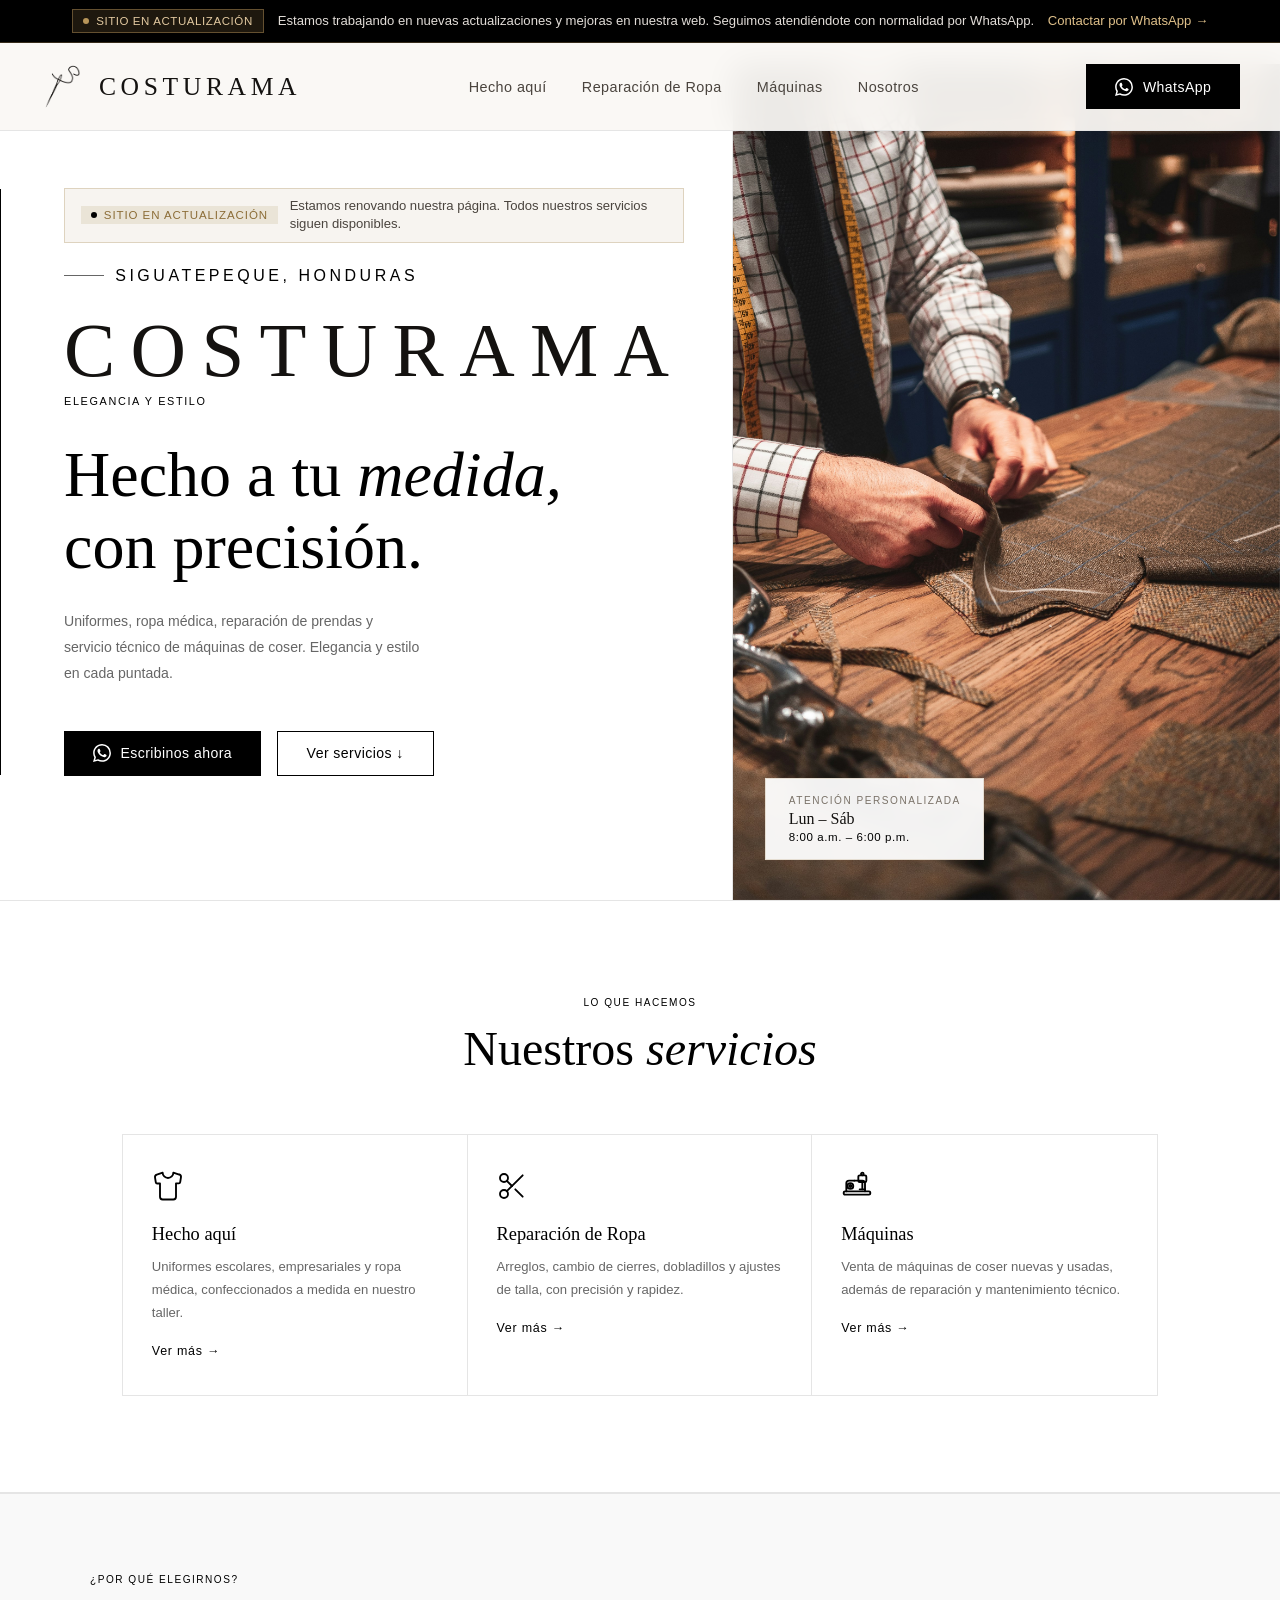
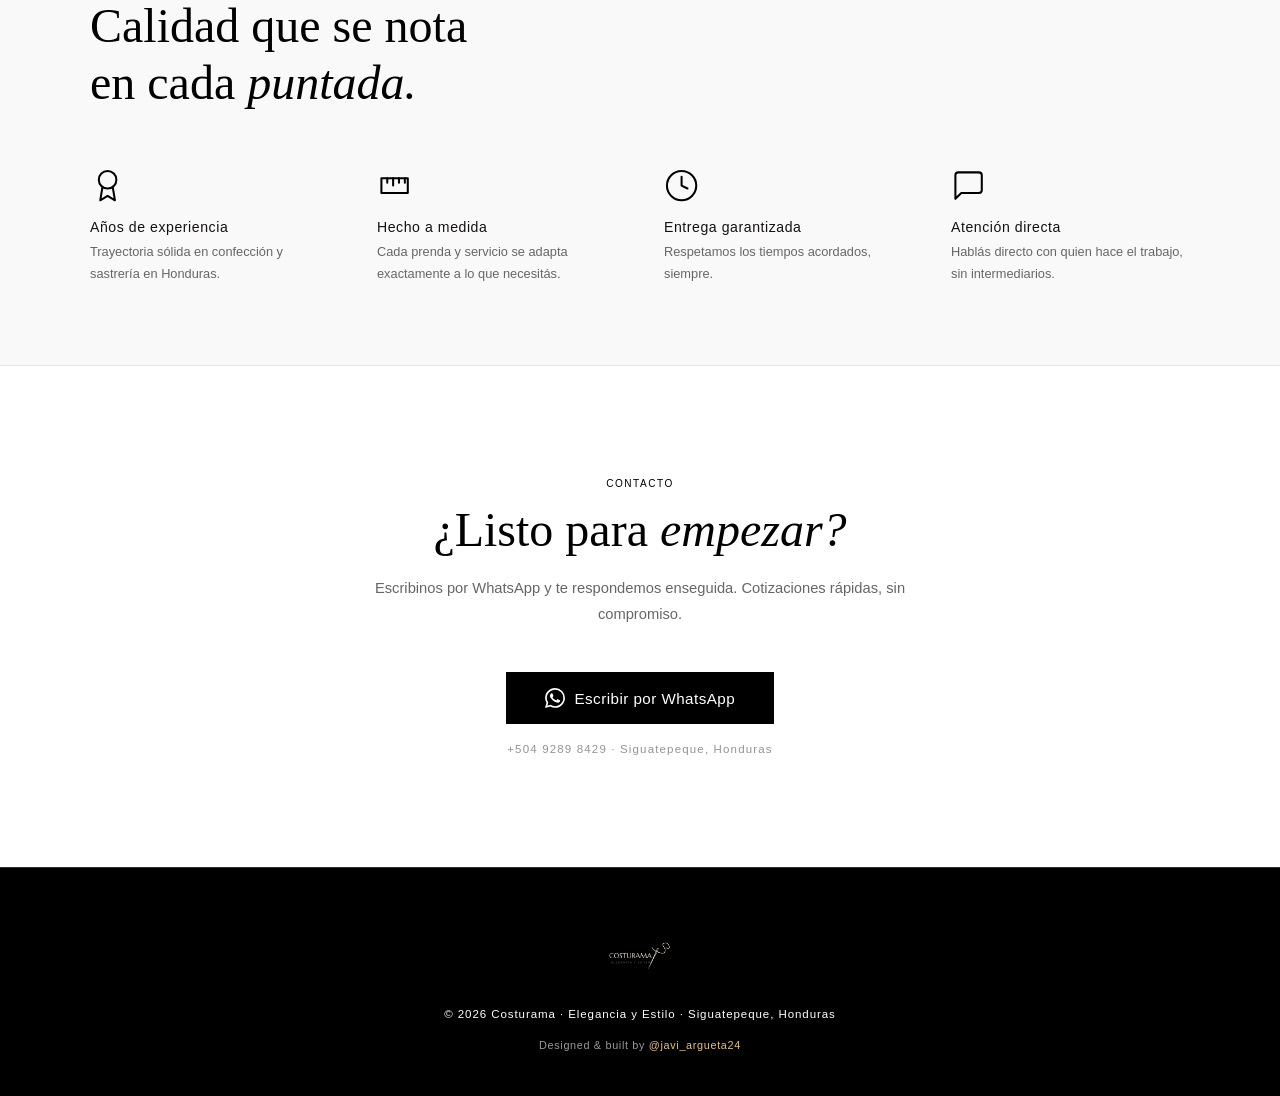
==== commit da2b1ea3: "actualizacion" ====
--- a/index.html
+++ b/index.html
@@ -12,10 +12,9 @@
   <!-- Open Graph (WhatsApp, Facebook, Instagram) -->
   <meta property="og:title" content="Costurama — Elegancia y Estilo" />
   <meta property="og:description" content="Uniformes, ropa médica, reparación de prendas y servicio técnico de máquinas de coser en Siguatepeque, Honduras." />
-  <meta property="og:image" content="https://costuramahn.netlify.app/img/hero.jpg" />
+  <meta property="og:image" content="img/hero.jpg" />
   <meta property="og:image:width" content="1200" />
   <meta property="og:image:height" content="630" />
-  <meta property="og:url" content="https://costuramahn.netlify.app" />
   <meta property="og:type" content="website" />
   <meta property="og:locale" content="es_HN" />
   <meta property="og:site_name" content="Costurama" />
@@ -24,7 +23,7 @@
   <meta name="twitter:card" content="summary_large_image" />
   <meta name="twitter:title" content="Costurama — Elegancia y Estilo" />
   <meta name="twitter:description" content="Uniformes, ropa médica, reparación de prendas y servicio técnico de máquinas de coser en Siguatepeque, Honduras." />
-  <meta name="twitter:image" content="https://costuramahn.netlify.app/img/hero.jpg" />
+  <meta name="twitter:image" content="img/hero.jpg" />
 
   <!-- Geo (SEO local) -->
   <meta name="geo.region" content="HN" />
@@ -35,7 +34,7 @@
   <link rel="preconnect" href="https://fonts.gstatic.com" crossorigin />
   <link href="https://fonts.googleapis.com/css2?family=Cormorant+Garamond:ital,wght@0,300;0,400;1,300;1,400&family=Jost:wght@200;300;400;500&display=swap" rel="stylesheet" media="print" onload="this.media='all'" />
   <noscript>
-    <link href="https://fonts.googleapis.com/css2?family=Cormorant+Garamond:ital,wght@0,300;0,400;1,300;1,400&family=Jost:wght@200;300;400;500&display=swap" rel="stylesheet" />
+    <link href="https://fonts.googleapis.com/css2?family=Playfair+Display:ital,wght@0,400;0,500;0,600;1,400;1,500&family=Inter:wght@300;400;500;600&display=swap" rel="stylesheet" />
   </noscript>
 
   <!-- Preload recursos críticos -->
@@ -46,7 +45,7 @@
   <link rel="shortcut icon" href="favicon.ico" />
 
   <!-- Styles -->
-  <link rel="stylesheet" href="css/styles.css?v=3" />
+  <link rel="stylesheet" href="css/styles.css?v=4" />
 </head>
 <body data-page="index">
 
@@ -80,6 +79,6 @@
   <div id="lightbox" class="lightbox" role="dialog" aria-modal="true"></div>
 
   <!-- Scripts -->
-  <script src="js/main.js?v=3"></script>
+  <script src="js/main.js?v=4"></script>
 </body>
 </html>
--- a/css/styles.css
+++ b/css/styles.css
@@ -11,25 +11,35 @@
 
 /* ── VARIABLES ── */
 :root {
-  --black:  #0C0C0C;
-  --dark:   #141414;
-  --card:   #1A1A1A;
-  --border: rgba(232, 221, 208, 0.10);
-  --cream:  #E8DDD0;
-  --muted:  rgba(232, 221, 208, 0.45);
-  --accent: #C9B49A;
-  --gold:   #B8965A;
-  --white:  #F5F0EA;
+  --black:  #FFFFFF;            
+  --dark:   #F9F9F9;            
+  --card:   #FFFFFF;            
+  --border: #E5E5E5; 
+  --cream:  #111111;            
+  --muted:  #666666;            
+  --accent: #000000;            
+  --gold:   #000000;            
+  --white:  #000000;            
   --green:  #25D366;
 
-  --font-display: 'Cormorant Garamond', serif;
-  --font-body:    'Jost', sans-serif;
-
-  --transition: 0.3s ease;
+  --footer-bg:     #000000;
+  --footer-border: #333333;
+  --footer-text:   #FFFFFF;
+  --footer-muted:  #999999;
+
+  --font-display: 'Playfair Display', serif;
+  --font-body:    'Inter', sans-serif;
+
+  --transition: 0.4s cubic-bezier(0.16, 1, 0.3, 1);
 }
 
 /* ── BASE ── */
-html { scroll-behavior: smooth; }
+html {
+  scroll-behavior: smooth;
+  /* Evita que Chrome Android "infle" textos por su cuenta (font boosting) */
+  -webkit-text-size-adjust: 100%;
+  text-size-adjust: 100%;
+}
 
 body {
   font-family: var(--font-body);
@@ -38,25 +48,26 @@
   overflow-x: hidden;
 }
 
+/* En Android, overflow-x en body no siempre basta: clip en ambos evita el scroll lateral */
+@supports (overflow-x: clip) {
+  html, body { overflow-x: clip; }
+}
+
+/* Palabras largas nunca rompen el ancho de pantalla */
+h1, h2, h3, p { overflow-wrap: break-word; }
+
 img { display: block; max-width: 100%; }
 a   { text-decoration: none; }
 
 /* ── GRAIN ── */
-.grain {
-  position: fixed;
-  inset: 0;
-  pointer-events: none;
-  z-index: 9999;
-  opacity: 0.035;
-  background-image: url("data:image/svg+xml,%3Csvg viewBox='0 0 256 256' xmlns='http://www.w3.org/2000/svg'%3E%3Cfilter id='n'%3E%3CfeTurbulence type='fractalNoise' baseFrequency='0.85' numOctaves='4' stitchTiles='stitch'/%3E%3C/filter%3E%3Crect width='100%25' height='100%25' filter='url(%23n)'/%3E%3C/svg%3E");
-}
+.grain { display: none; }
 
 /* ── UTILITIES ── */
 .section-label {
   display: block;
   font-size: 0.63rem;
-  font-weight: 300;
-  letter-spacing: 0.25em;
+  font-weight: 400;
+  letter-spacing: 0.15em;
   text-transform: uppercase;
   color: var(--gold);
   margin-bottom: 0.75rem;
@@ -64,8 +75,8 @@
 
 .section-title {
   font-family: var(--font-display);
-  font-size: clamp(2rem, 3.5vw, 3rem);
-  font-weight: 300;
+  font-size: clamp(1.6rem, 6vw, 3rem);
+  font-weight: 400;
   line-height: 1.2;
   color: var(--white);
   margin-bottom: 3.5rem;
@@ -78,7 +89,7 @@
 
 .divider {
   height: 1px;
-  background: linear-gradient(90deg, transparent, var(--border) 20%, var(--border) 80%, transparent);
+  background: var(--border);
 }
 
 /* ── BUTTONS ── */
@@ -87,38 +98,41 @@
   align-items: center;
   gap: 0.6rem;
   padding: 0.85rem 1.8rem;
-  border-radius: 100px;
+  border-radius: 0px;
   border: none;
   font-family: var(--font-body);
   font-size: 0.88rem;
   font-weight: 400;
   letter-spacing: 0.03em;
   cursor: pointer;
-  transition: transform var(--transition), box-shadow var(--transition), border-color var(--transition), color var(--transition);
+  transition: transform var(--transition), box-shadow var(--transition), border-color var(--transition), color var(--transition), background var(--transition);
 }
 
 .btn--primary {
   background: var(--gold);
-  color: var(--black);
-  box-shadow: 0 4px 24px rgba(184, 150, 90, 0.25);
-}
-.btn--primary svg { width: 18px; height: 18px; fill: var(--black); flex-shrink: 0; }
-.btn--primary:hover { transform: translateY(-2px); box-shadow: 0 8px 32px rgba(184, 150, 90, 0.4); }
+  color: #FFFFFF;
+  box-shadow: none;
+  border-radius: 0;
+}
+.btn--primary svg { width: 18px; height: 18px; fill: #FFFFFF; flex-shrink: 0; }
+.btn--primary:hover { background: #333333; transform: translateY(-2px); box-shadow: none; }
 
 .btn--ghost {
   background: transparent;
-  color: var(--cream);
-  border: 1px solid var(--border);
-}
-.btn--ghost:hover { border-color: var(--accent); color: var(--accent); }
+  color: #000000;
+  border: 1px solid #000000;
+  border-radius: 0;
+}
+.btn--ghost:hover { border-color: #000000; color: #FFFFFF; background: #000000; }
 
 .btn--lg {
   padding: 1rem 2.4rem;
   font-size: 0.95rem;
-  box-shadow: 0 6px 30px rgba(184, 150, 90, 0.25);
-}
-.btn--lg svg { width: 20px; height: 20px; fill: var(--black); flex-shrink: 0; }
-.btn--lg:hover { transform: translateY(-3px); box-shadow: 0 12px 40px rgba(184, 150, 90, 0.4); }
+  box-shadow: none;
+  border-radius: 0;
+}
+.btn--lg svg { width: 20px; height: 20px; fill: #FFFFFF; flex-shrink: 0; }
+.btn--lg:hover { transform: translateY(-3px); box-shadow: none; }
 
 /* ============================================================
    NAV & ANNOUNCEMENT BAR
@@ -130,18 +144,18 @@
   z-index: 100;
   display: flex;
   flex-direction: column;
-  background: rgba(12, 12, 12, 0.94);
+  background: rgba(250, 248, 245, 0.94);
   backdrop-filter: blur(16px);
   border-bottom: 1px solid var(--border);
 }
 
-/* ── ANNOUNCEMENT BAR ── */
+/* ── ANNOUNCEMENT BAR (Cintillo editorial oscuro) ── */
 .announcement-bar {
-  background: linear-gradient(90deg, #16120E 0%, #261E14 50%, #16120E 100%);
-  border-bottom: 1px solid rgba(184, 150, 90, 0.25);
+  background: #000000;
+  border-bottom: 1px solid rgba(184, 150, 90, 0.3);
   padding: 0.55rem 1.5rem;
   font-size: 0.82rem;
-  color: var(--white);
+  color: #FFFFFF;
 }
 
 .announcement-bar__inner {
@@ -163,7 +177,7 @@
   padding: 0.2rem 0.65rem;
   background: rgba(184, 150, 90, 0.16);
   border: 1px solid rgba(184, 150, 90, 0.45);
-  border-radius: 999px;
+  border-radius: 0px;
   color: #E2C9A0;
   font-size: 0.72rem;
   font-weight: 500;
@@ -177,7 +191,7 @@
   height: 6px;
   border-radius: 50%;
   background-color: #B8965A;
-  box-shadow: 0 0 6px rgba(184, 150, 90, 0.8);
+  box-shadow: none;
   animation: pulseDot 2s infinite ease-in-out;
 }
 
@@ -187,12 +201,12 @@
 }
 
 .announcement-bar__msg {
-  color: rgba(232, 221, 208, 0.9);
+  color: rgba(245, 240, 234, 0.92);
   margin: 0;
 }
 
 .announcement-bar__cta {
-  color: var(--gold);
+  color: #DFC08A;
   font-weight: 500;
   display: inline-flex;
   align-items: center;
@@ -202,7 +216,7 @@
 }
 
 .announcement-bar__cta:hover {
-  color: var(--white);
+  color: #FFFFFF;
   transform: translateX(2px);
 }
 
@@ -221,9 +235,9 @@
   align-items: center;
   gap: 0.75rem;
   padding: 0.5rem 1rem;
-  background: rgba(184, 150, 90, 0.08);
-  border: 1px solid rgba(184, 150, 90, 0.28);
-  border-radius: 999px;
+  background: rgba(180, 150, 110, 0.1);
+  border: 1px solid rgba(158, 125, 66, 0.28);
+  border-radius: 0px;
   margin-bottom: 1.5rem;
   width: fit-content;
   max-width: 100%;
@@ -238,10 +252,10 @@
   font-weight: 500;
   letter-spacing: 0.08em;
   text-transform: uppercase;
-  color: #DFC08A;
-  background: rgba(184, 150, 90, 0.18);
+  color: #8C6D37;
+  background: rgba(158, 125, 66, 0.14);
   padding: 0.2rem 0.6rem;
-  border-radius: 999px;
+  border-radius: 0px;
   white-space: nowrap;
 }
 
@@ -249,13 +263,13 @@
   width: 6px;
   height: 6px;
   border-radius: 50%;
-  background-color: #B8965A;
+  background-color: var(--gold);
   animation: pulseDot 2s infinite ease-in-out;
 }
 
 .hero__announcement-text {
   font-size: 0.82rem;
-  color: rgba(232, 221, 208, 0.82);
+  color: #4A443E;
   line-height: 1.4;
 }
 
@@ -275,15 +289,15 @@
 .nav__wordmark {
   font-family: var(--font-display);
   font-size: 1.6rem;
-  font-weight: 300;
+  font-weight: 400;
   letter-spacing: 0.18em;
-  color: var(--cream);
+  color: #141210;
   line-height: 1;
 }
 
 .nav__tagline {
   font-size: 0.63rem;
-  font-weight: 200;
+  font-weight: 400;
   letter-spacing: 0.22em;
   text-transform: uppercase;
   color: var(--muted);
@@ -314,7 +328,7 @@
   inset-inline-start: 0;
   inset-block: 15%;
   width: 1px;
-  background: linear-gradient(to bottom, transparent, var(--gold), transparent);
+  background: #000000;
 }
 
 .hero__tag {
@@ -322,10 +336,10 @@
   align-items: center;
   gap: 0.7rem;
   font-size: 1rem;
-  font-weight: 300;
+  font-weight: 400;
   letter-spacing: 0.22em;
   text-transform: uppercase;
-  color: var(--accent);
+  color: var(--gold);
   margin-bottom: 1.8rem;
   opacity: 0;
   animation: fadeUp 0.9s ease forwards 0.2s;
@@ -350,25 +364,25 @@
 
 .hero__wordmark {
   font-family: var(--font-display);
-  font-size: clamp(2.8rem, 5vw, 4.8rem);
-  font-weight: 300;
+  font-size: clamp(2rem, 7vw, 4.8rem);
+  font-weight: 400;
   letter-spacing: 0.2em;
-  color: var(--white);
+  color: #141210;
   line-height: 1;
 }
 
 .hero__slogan {
   font-size: 0.68rem;
-  font-weight: 200;
-  letter-spacing: 0.35em;
+  font-weight: 400;
+  letter-spacing: 0.15em;
   text-transform: uppercase;
   color: var(--gold);
 }
 
 .hero__title {
   font-family: var(--font-display);
-  font-size: clamp(2.6rem, 4vw, 4rem);
-  font-weight: 300;
+  font-size: clamp(2.1rem, 8vw, 4rem);
+  font-weight: 400;
   line-height: 1.12;
   color: var(--white);
   margin-bottom: 1.6rem;
@@ -376,11 +390,11 @@
   animation: fadeUp 0.9s ease forwards 0.5s;
 }
 
-.hero__title em { font-style: italic; color: var(--accent); }
+.hero__title em { font-style: italic; color: var(--gold); }
 
 .hero__desc {
   font-size: 0.88rem;
-  font-weight: 300;
+  font-weight: 400;
   line-height: 1.85;
   color: var(--muted);
   max-width: 360px;
@@ -416,28 +430,17 @@
   animation: fadeUp 1.2s ease forwards 0.4s;
 }
 
-.hero__visual::after {
-  content: '';
-  position: absolute;
-  inset: 0;
-  background:
-    linear-gradient(to right,  rgba(12,12,12,0.45) 0%, transparent 50%),
-    linear-gradient(to bottom, transparent 55%, rgba(12,12,12,0.7) 100%);
-  pointer-events: none;
-  z-index: 1;
-}
+.hero__visual::after { display: none; }
 
 .hero__badge {
   z-index: 2;
-}
-
-.hero__badge {
   position: absolute;
   bottom: 2.5rem;
   left: 2rem;
-  background: rgba(20, 20, 20, 0.95);
-  border: 1px solid var(--border);
-  border-radius: 0.8rem;
+  background: rgba(255, 255, 255, 0.94);
+  border: 1px solid rgba(180, 150, 110, 0.25);
+  box-shadow: none;
+  border-radius: 0px;
   padding: 1rem 1.4rem;
   backdrop-filter: blur(8px);
   opacity: 0;
@@ -446,18 +449,18 @@
 
 .hero__badge p {
   font-size: 0.63rem;
-  color: var(--muted);
+  color: #7A7268;
   text-transform: uppercase;
   letter-spacing: 0.15em;
-  font-weight: 300;
+  font-weight: 400;
   margin-bottom: 0.25rem;
 }
 
 .hero__badge strong {
   font-size: 1rem;
-  color: var(--cream);
+  color: #141210;
   font-family: var(--font-display);
-  font-weight: 400;
+  font-weight: 500;
 }
 
 /* ============================================================
@@ -476,11 +479,14 @@
   border: 1px solid var(--border);
   margin-top: 2.5rem;
   text-align: left;
+  border-radius: 0px;
+  overflow: hidden;
+  box-shadow: none;
 }
 
 .service-card {
   padding: 2.2rem 1.8rem;
-  background: var(--dark);
+  background: #FFFFFF;
   border-right: 1px solid var(--border);
   position: relative;
   overflow: hidden;
@@ -491,20 +497,11 @@
 }
 
 .service-card:last-child { border-right: none; }
-.service-card:hover { background: var(--card); }
-
-.service-card::after {
-  content: '';
-  position: absolute;
-  bottom: 0; left: 0; right: 0;
-  height: 2px;
-  background: linear-gradient(90deg, var(--gold), var(--accent));
-  transform: scaleX(0);
-  transform-origin: left;
-  transition: transform var(--transition);
-}
-
-.service-card:hover::after { transform: scaleX(1); }
+.service-card:hover { background: #FAF7F2; }
+
+.service-card::after { display: none; }
+
+
 
 .service-card__icon {
   width: 2rem;
@@ -535,7 +532,7 @@
   font-size: 0.82rem;
   color: var(--muted);
   line-height: 1.75;
-  font-weight: 300;
+  font-weight: 400;
 }
 
 /* ============================================================
@@ -550,14 +547,7 @@
   overflow: hidden;
 }
 
-.why::before {
-  content: '';
-  position: absolute;
-  inset: 0;
-  background-image:
-    repeating-linear-gradient(0deg,   transparent, transparent 40px, rgba(185,150,90,0.03) 40px, rgba(185,150,90,0.03) 41px),
-    repeating-linear-gradient(90deg,  transparent, transparent 40px, rgba(185,150,90,0.03) 40px, rgba(185,150,90,0.03) 41px);
-}
+.why::before { display: none; }
 
 .why__inner {
   max-width: 1100px;
@@ -575,7 +565,7 @@
 .why-item__num {
   font-family: var(--font-display);
   font-size: 3rem;
-  font-weight: 300;
+  font-weight: 400;
   color: var(--gold);
   line-height: 1;
   margin-bottom: 0.6rem;
@@ -594,8 +584,8 @@
 
 .why-item__label {
   font-size: 0.88rem;
-  font-weight: 400;
-  color: var(--cream);
+  font-weight: 500;
+  color: #141210;
   letter-spacing: 0.04em;
   margin-bottom: 0.4rem;
 }
@@ -604,7 +594,7 @@
   font-size: 0.8rem;
   color: var(--muted);
   line-height: 1.7;
-  font-weight: 300;
+  font-weight: 400;
 }
 
 /* ============================================================
@@ -622,7 +612,7 @@
 .cta__desc {
   color: var(--muted);
   font-size: 0.92rem;
-  font-weight: 300;
+  font-weight: 400;
   line-height: 1.8;
   margin-bottom: 2.8rem;
 }
@@ -631,52 +621,59 @@
   display: block;
   margin-top: 1.2rem;
   font-size: 0.72rem;
-  color: rgba(232, 221, 208, 0.22);
+  color: var(--muted);
+  opacity: 0.7;
   letter-spacing: 0.1em;
 }
 
 /* ============================================================
-   FOOTER
+   FOOTER (Oscuro Editorial - Opción 3)
    ============================================================ */
 .footer {
-  background: var(--dark);
-  border-top: 1px solid var(--border);
-  padding: 2.5rem 2rem;
+  background: var(--footer-bg);
+  border-top: 1px solid var(--footer-border);
+  padding: 3.5rem 2rem 2.8rem;
   display: flex;
   flex-direction: column;
   align-items: center;
-  gap: 1rem;
+  gap: 1.2rem;
 }
 
 .footer__logo {
-  height: 26px;
-  
-  opacity: 0.3;
+  height: 64px;
+  width: auto;
+  opacity: 1;
+  filter: drop-shadow(0 4px 14px rgba(0, 0, 0, 0.6));
+  transition: transform var(--transition);
+}
+
+.footer__logo:hover {
+  transform: scale(1.05);
 }
 
 .footer__copy {
-  font-size: 0.7rem;
-  color: rgba(232, 221, 208, 0.22);
-  font-weight: 300;
+  font-size: 0.72rem;
+  color: var(--footer-text);
+  font-weight: 400;
   letter-spacing: 0.08em;
   text-align: center;
 }
 
 .footer__dev {
   font-size: 0.68rem;
-  color: rgba(232, 221, 208, 0.18);
-  font-weight: 300;
+  color: var(--footer-muted);
+  font-weight: 400;
   letter-spacing: 0.06em;
 }
 
 .footer__dev-link {
-  color: rgba(232, 221, 208, 0.35);
+  color: #DFC08A;
   text-decoration: none;
   transition: color var(--transition);
 }
 
 .footer__dev-link:hover {
-  color: var(--accent);
+  color: #FFFFFF;
 }
 
 /* ============================================================
@@ -716,7 +713,7 @@
   .announcement-bar__inner { gap: 0.45rem; }
 
   .services { padding: 4rem 1.2rem; }
-  .services__grid { grid-template-columns: 1fr 1fr; }
+  .services__grid { grid-template-columns: repeat(3, 1fr); }
 
   .why { padding: 4rem 1.2rem; }
   .cta { padding: 4rem 1.2rem; }
@@ -792,7 +789,7 @@
 
 .about__para {
   font-size: 0.92rem;
-  font-weight: 300;
+  font-weight: 400;
   line-height: 1.9;
   color: var(--muted);
   margin-bottom: 1.2rem;
@@ -805,9 +802,9 @@
   margin-top: 1rem;
   padding: 0.7rem 1.2rem;
   border: 1px solid var(--border);
-  border-radius: 100px;
+  border-radius: 0px;
   font-size: 0.82rem;
-  font-weight: 300;
+  font-weight: 400;
   color: var(--accent);
   letter-spacing: 0.04em;
 }
@@ -830,17 +827,19 @@
 }
 
 .about__card {
-  background: var(--dark);
+  background: #FFFFFF;
   border: 1px solid var(--border);
-  border-radius: 0.8rem;
+  border-radius: 0px;
   padding: 1.8rem 2rem;
   position: relative;
   overflow: hidden;
-  transition: border-color var(--transition);
+  box-shadow: none;
+  transition: border-color var(--transition), box-shadow var(--transition);
 }
 
 .about__card:hover {
-  border-color: rgba(185, 150, 90, 0.3);
+  border-color: rgba(158, 125, 66, 0.4);
+  box-shadow: none;
 }
 
 .about__card::before {
@@ -848,7 +847,7 @@
   position: absolute;
   top: 0; left: 0; right: 0;
   height: 2px;
-  background: linear-gradient(90deg, var(--gold), var(--accent));
+  background: #000000;
   transform: scaleX(0);
   transform-origin: left;
   transition: transform var(--transition);
@@ -885,7 +884,7 @@
 
 .about__card-text {
   font-size: 0.82rem;
-  font-weight: 300;
+  font-weight: 400;
   color: var(--muted);
   line-height: 1.8;
 }
@@ -900,7 +899,7 @@
   display: block;
   font-size: 0.72rem;
   color: var(--gold);
-  font-weight: 300;
+  font-weight: 400;
   letter-spacing: 0.05em;
   margin-top: 0.2rem;
 }
@@ -953,9 +952,10 @@
 .modal__box {
   position: relative;
   z-index: 1;
-  background: var(--dark);
+  background: #FFFFFF;
   border: 1px solid var(--border);
-  border-radius: 1rem;
+  box-shadow: none;
+  border-radius: 0px;
   width: 100%;
   max-width: 780px;
   /* Se ajusta al contenido, tope en 88vh */
@@ -979,7 +979,7 @@
 .modal__title {
   font-family: var(--font-display);
   font-size: 1.6rem;
-  font-weight: 300;
+  font-weight: 400;
   color: var(--white);
   letter-spacing: -0.01em;
 }
@@ -990,18 +990,18 @@
   display: flex;
   align-items: center;
   justify-content: center;
-  background: transparent;
+  background: #FAF8F5;
   border: 1px solid var(--border);
-  border-radius: 100px;
+  border-radius: 0px;
   cursor: pointer;
-  color: var(--muted);
+  color: #5A534B;
   transition: border-color var(--transition), color var(--transition);
   flex-shrink: 0;
 }
 
 .modal__close:hover {
-  border-color: var(--accent);
-  color: var(--accent);
+  border-color: var(--gold);
+  color: var(--gold);
 }
 
 .modal__close svg {
@@ -1034,14 +1034,14 @@
 }
 
 .modal-grid__item {
-  background: var(--dark);
+  background: #FFFFFF;
   display: flex;
   flex-direction: column;
   transition: background var(--transition);
 }
 
 .modal-grid__item:hover {
-  background: var(--card);
+  background: #FAF8F5;
 }
 
 .modal-grid__item img {
@@ -1077,7 +1077,7 @@
 .modal-grid__name {
   padding: 0.7rem 0.9rem;
   font-size: 0.78rem;
-  font-weight: 300;
+  font-weight: 400;
   color: var(--muted);
   letter-spacing: 0.04em;
 }
@@ -1184,7 +1184,7 @@
   justify-content: center;
   background: rgba(20, 20, 20, 0.9);
   border: 1px solid var(--border);
-  border-radius: 100px;
+  border-radius: 0px;
   cursor: pointer;
   color: var(--cream);
   transition: border-color var(--transition), color var(--transition);
@@ -1204,7 +1204,7 @@
   justify-content: center;
   background: rgba(20, 20, 20, 0.9);
   border: 1px solid var(--border);
-  border-radius: 100px;
+  border-radius: 0px;
   cursor: pointer;
   color: var(--cream);
   transition: border-color var(--transition), color var(--transition);
@@ -1221,12 +1221,12 @@
   left: 50%;
   transform: translateX(-50%);
   font-size: 0.75rem;
-  font-weight: 300;
+  font-weight: 400;
   color: var(--muted);
   letter-spacing: 0.1em;
   background: rgba(20, 20, 20, 0.8);
   padding: 0.3rem 0.8rem;
-  border-radius: 100px;
+  border-radius: 0px;
 }
 
 @media (max-width: 600px) {
@@ -1254,13 +1254,13 @@
   align-items: center;
   justify-content: space-between;
   padding: 1.6rem 2rem;
-  background: var(--dark);
+  background: #FFFFFF;
   cursor: pointer;
   transition: background var(--transition);
 }
 
 .subcat-card:hover {
-  background: var(--card);
+  background: #FAF8F5;
 }
 
 .subcat-card:hover .subcat-card__arrow {
@@ -1271,7 +1271,7 @@
 .subcat-card__label {
   font-family: var(--font-display);
   font-size: 1.3rem;
-  font-weight: 300;
+  font-weight: 400;
   color: var(--white);
 }
 
@@ -1293,9 +1293,9 @@
 .nav__link {
   font-family: var(--font-body);
   font-size: 0.9rem;
-  font-weight: 590;
+  font-weight: 500;
   letter-spacing: 0.03em;
-  color: var(--muted);
+  color: #4A443E;
   text-decoration: none;
   transition: color var(--transition);
   white-space: nowrap;
@@ -1316,7 +1316,7 @@
   display: none;
   background: none;
   border: none;
-  color: var(--cream);
+  color: #141210;
   padding: 0.4rem;
   cursor: pointer;
 }
@@ -1324,6 +1324,7 @@
 .nav__toggle svg {
   width: 24px;
   height: 24px;
+  stroke: #141210;
 }
 
 @media (max-width: 900px) {
@@ -1341,7 +1342,7 @@
     flex-direction: column;
     align-items: flex-start;
     gap: 0;
-    background: rgba(12, 12, 12, 0.97);
+    background: rgba(250, 248, 245, 0.98);
     backdrop-filter: blur(16px);
     border-bottom: 1px solid var(--border);
     max-height: 0;
@@ -1356,6 +1357,7 @@
   .nav__link {
     width: 100%;
     padding: 1rem 2rem;
+    color: #141210;
     border-bottom: 1px solid var(--border);
   }
 }
@@ -1424,7 +1426,7 @@
   content: '';
   position: absolute;
   inset: 0;
-  background: linear-gradient(180deg, rgba(12,12,12,0.5) 0%, rgba(12,12,12,0.65) 50%, var(--black) 100%);
+  background: rgba(0, 0, 0, 0.55);
 }
 
 .nosotros-hero__content {
@@ -1438,9 +1440,12 @@
   gap: 1.1rem;
 }
 
-.nosotros-hero .hero__tag { justify-content: center; }
-.nosotros-hero .hero__title { text-align: center; }
-.nosotros-hero .hero__desc { text-align: center; max-width: 480px; }
+.nosotros-hero .hero__wordmark { color: #FAF8F5; }
+.nosotros-hero .hero__title { text-align: center; color: #FFFFFF; }
+.nosotros-hero .hero__title em { color: #DFC08A; }
+.nosotros-hero .hero__desc { text-align: center; max-width: 480px; color: rgba(250, 248, 245, 0.9); }
+.nosotros-hero .hero__tag { justify-content: center; color: #DFC08A; }
+.nosotros-hero .hero__tag::before { background: #DFC08A; }
 
 @media (max-width: 600px) {
   .nosotros-hero { min-height: 70svh; }
@@ -1484,9 +1489,10 @@
 }
 
 .paso-card {
-  background: var(--card);
+  background: #FFFFFF;
   border: 1px solid var(--border);
-  border-radius: 4px;
+  box-shadow: none;
+  border-radius: 0px;
   padding: 1.8rem 1.5rem;
 }
 
@@ -1514,19 +1520,30 @@
 
 .catalogo__category {
   margin-top: 3rem;
+  border: 1px solid var(--border);
+  padding: 2.5rem;
+  background: var(--black);
 }
 
 .catalogo__category:first-of-type {
   margin-top: 0;
 }
 
+@media (max-width: 600px) {
+  .catalogo__category {
+    padding: 1.5rem;
+  }
+}
+
 .catalogo__category-title {
   font-family: var(--font-display);
-  font-size: 1.4rem;
-  font-weight: 300;
-  color: var(--gold);
+  font-size: 1.6rem;
+  font-weight: 400;
+  color: var(--white);
   text-align: left;
-  margin-bottom: 1.2rem;
+  margin-bottom: 1.5rem;
+  padding-bottom: 0.8rem;
+  border-bottom: 1px solid var(--border);
 }
 
 .catalogo__grid {
@@ -1536,16 +1553,14 @@
   margin-top: 1.5rem;
 }
 
-.catalogo__category:first-of-type .catalogo__grid {
-  margin-top: 2.5rem;
-}
+
 
 @media (max-width: 700px) {
   .catalogo__grid { grid-template-columns: repeat(3, 1fr); }
 }
 
 @media (max-width: 500px) {
-  .catalogo__grid { grid-template-columns: repeat(2, 1fr); }
+  .catalogo__grid { grid-template-columns: repeat(2, 1fr); gap: 2px; }
 }
 
 /* ── Tile "Ver más" (cuando hay más de 9 fotos) ── */
@@ -1577,7 +1592,7 @@
 .modal-grid__more-label {
   font-family: var(--font-display);
   font-size: 1.15rem;
-  color: var(--white);
+  color: #FFFFFF;
 }
 
 .modal-grid__more-count {
@@ -1602,9 +1617,10 @@
 }
 
 .faq-item {
-  background: var(--card);
+  background: #FFFFFF;
   border: 1px solid var(--border);
-  border-radius: 4px;
+  box-shadow: none;
+  border-radius: 0px;
   padding: 1.2rem 1.5rem;
 }
 
@@ -1667,7 +1683,7 @@
 .strip__title {
   font-family: var(--font-display);
   font-size: 1.6rem;
-  font-weight: 300;
+  font-weight: 400;
   color: var(--white);
 }
 
@@ -1716,3 +1732,293 @@
   .strip__scroll { padding: 0 1.5rem; gap: 0.6rem; }
   .strip__item { height: 50svh; }
 }
+
+/* ============================================================
+   EXTRA MOBILE POLISH (Elegance & Proportion)
+   ============================================================ */
+@media (max-width: 600px) {
+  /* Hacemos los iconos más delicados en móvil */
+  .nav__needle-icon {
+    height: 36px; /* Icono más pequeño para no saturar el header */
+  }
+  .nav__wordmark {
+    font-size: 1.2rem;
+  }
+  .announcement-bar {
+    font-size: 0.7rem;
+    padding: 0.4rem 1rem;
+  }
+  .announcement-bar__badge {
+    font-size: 0.65rem;
+    padding: 0.15rem 0.5rem;
+  }
+  
+  /* Botones más sutiles */
+  .btn {
+    padding: 0.7rem 1.4rem;
+    font-size: 0.82rem;
+  }
+  .btn--lg {
+    padding: 0.85rem 1.8rem;
+    font-size: 0.88rem;
+  }
+  
+  /* Hero ajustes */
+  .hero__content {
+    padding: 5.5rem 1.5rem 2rem;
+  }
+  .hero__badge {
+    padding: 0.7rem 1rem;
+    bottom: 0.8rem;
+    left: 0.8rem;
+    border-radius: 0; /* Keep it sharp */
+  }
+  .hero__badge strong {
+    font-size: 0.85rem;
+  }
+  .hero__badge p {
+    font-size: 0.55rem;
+  }
+  
+
+  /* Footer */
+  .footer {
+    padding: 2.5rem 1.2rem;
+  }
+  .footer__logo {
+    height: 48px;
+  }
+
+  /* Secciones y tarjetas más delicadas */
+  .services, .why, .cta, .about, .queEs, .pasos, .catalogo, .faq {
+    padding: 3.5rem 1.2rem;
+  }
+  
+  .service-card {
+    padding: 1.6rem 1.2rem;
+  }
+  .service-card__icon {
+    width: 1.6rem;
+    height: 1.6rem;
+    margin-bottom: 1rem;
+  }
+  .service-card__name {
+    font-size: 1.05rem;
+  }
+  .service-card__desc {
+    font-size: 0.78rem;
+  }
+  
+  .why-item__icon {
+    width: 1.8rem;
+    height: 1.8rem;
+    margin-bottom: 0.8rem;
+  }
+  .why-item__num {
+    font-size: 2.2rem;
+  }
+  .why-item__desc {
+    font-size: 0.78rem;
+  }
+  
+  /* Modal y grids */
+  .pasos__grid {
+    gap: 1.2rem;
+  }
+  .paso-card {
+    padding: 1.4rem 1.2rem;
+  }
+  .paso-card__num {
+    font-size: 1.3rem;
+  }
+  .paso-card__title {
+    font-size: 1rem;
+  }
+  .paso-card__desc {
+    font-size: 0.82rem;
+  }
+  
+  .catalogo__category-title {
+    font-size: 1.3rem;
+    margin-bottom: 1rem;
+  }
+}
+
+/* ============================================================
+   RESPONSIVE — SISTEMA PARA PANTALLAS ANGOSTAS (Android incluido)
+   Puntos de corte pensados para anchos reales de dispositivos:
+   · 900px  tablets / plegables abiertos
+   · 768px  tablets pequeñas
+   · 600px  smartphones grandes (412–430px: Pixel, Galaxy S, iPhone Pro Max)
+   · 400px  smartphones estándar Android (360–393px: Galaxy A, Moto, Xiaomi)
+   · 340px  pantallas muy angostas o con "Tamaño de pantalla" ampliado (320px)
+   ============================================================ */
+
+/* Etiqueta corta del cintillo: oculta por defecto */
+.announcement-bar__cta-short { display: none; }
+
+/* ── ≤ 900px ── */
+@media (max-width: 900px) {
+  /* El hero arranca justo debajo del header real (medido con JS) */
+  .hero:not(.nosotros-hero) { padding-top: var(--nav-h, 7rem); }
+
+  .page-hero .hero__visual {
+    min-height: 0;
+    height: clamp(220px, 60vw, 380px);
+    border-top: none;
+    border-bottom: 1px solid var(--border);
+  }
+  /* La foto ya está arriba: no hace falta tanto aire antes del texto */
+  .page-hero .hero__content { padding: 2.5rem 1.5rem 3rem; }
+
+  .nosotros-hero__content { padding-top: calc(var(--nav-h, 6rem) + 2.5rem); }
+}
+
+/* ── ≤ 768px ── */
+@media (max-width: 768px) {
+  .hero__visual { height: clamp(220px, 60vw, 380px); }
+  .hero__content { padding: 2.5rem 1.5rem 3rem; }
+}
+
+/* ── ≤ 600px ── */
+@media (max-width: 600px) {
+  /* Cintillo en una sola línea: insignia + enlace corto */
+  .announcement-bar__inner { flex-wrap: nowrap; gap: 0.75rem; }
+  .announcement-bar__msg,
+  .announcement-bar__cta-long { display: none; }
+  .announcement-bar__cta-short { display: inline; }
+
+  /* Hero */
+  .hero__announcement {
+    flex-direction: column;
+    align-items: flex-start;
+    gap: 0.45rem;
+    padding: 0.65rem 0.8rem;
+  }
+  .hero__announcement-text { font-size: 0.78rem; }
+  .hero__tag {
+    font-size: 0.68rem;
+    letter-spacing: 0.18em;
+    margin-bottom: 1.2rem;
+  }
+  .hero__tag::before { width: 1.5rem; }
+  .hero__logo-display { margin-bottom: 1.4rem; }
+  .hero__wordmark {
+    font-size: clamp(1.75rem, 9vw, 2.6rem);
+    letter-spacing: 0.14em;
+  }
+  .hero__title { margin-bottom: 1.1rem; }
+  .hero__desc {
+    max-width: none;
+    font-size: 0.86rem;
+    line-height: 1.75;
+    margin-bottom: 1.8rem;
+  }
+
+  /* Títulos de sección con menos aire */
+  .section-title { margin-bottom: 2rem; }
+
+  /* Servicios: una sola columna con divisores finos */
+  .services__grid { grid-template-columns: 1fr; margin-top: 1.5rem; }
+  .service-card { border-right: none; border-bottom: 1px solid var(--border); }
+  .service-card:last-child { border-bottom: none; }
+
+  .why__grid { gap: 2rem; }
+
+  .about__card { padding: 1.4rem 1.25rem; }
+  .about__body { gap: 2rem; }
+
+  .queEs__text { font-size: 0.95rem; }
+
+  .faq-item { padding: 1rem 1.1rem; }
+  .faq-item__q { font-size: 0.98rem; line-height: 1.4; }
+  .faq-item__a { font-size: 0.85rem; }
+
+  .cta__note { letter-spacing: 0.05em; line-height: 1.6; }
+
+  .footer__copy { line-height: 1.7; padding: 0 0.5rem; }
+
+  /* Menú desplegable */
+  .nav__link { padding: 0.95rem 1.25rem; }
+
+  /* Modal y visor */
+  .modal__box { border-radius: 0; }
+  .modal__title { font-size: 1.25rem; padding-right: 1rem; }
+  .subcat-card { padding: 1.2rem 1.4rem; }
+  .subcat-card__label { font-size: 1.1rem; }
+  .strip__title { font-size: 1.25rem; }
+}
+
+/* ── ≤ 500px: header compacto (wordmark visible, WhatsApp solo ícono) ── */
+@media (max-width: 500px) {
+  .nav__wordmark {
+    display: inline;
+    font-size: 1.05rem;
+    letter-spacing: 0.14em;
+  }
+  .nav__whatsapp {
+    width: 40px;
+    height: 40px;
+    padding: 0;
+    gap: 0;
+    justify-content: center;
+    flex-shrink: 0;
+  }
+  .nav__whatsapp-label { display: none; }
+  .nav__actions { gap: 0.6rem; }
+}
+
+/* ── ≤ 400px: Android estándar (360–393px) ── */
+@media (max-width: 400px) {
+  .nav__inner { padding: 0.7rem 1rem; }
+  .nav__brand { gap: 0.55rem; }
+  .nav__needle-icon { height: 32px; }
+
+  .announcement-bar { padding: 0.4rem 0.75rem; }
+  .announcement-bar__inner { gap: 0.6rem; }
+  .announcement-bar__badge { font-size: 0.6rem; letter-spacing: 0.04em; }
+
+  .hero__content,
+  .page-hero .hero__content { padding: 2rem 1rem 2.5rem; }
+  .hero__badge { padding: 0.55rem 0.8rem; bottom: 0.6rem; left: 0.6rem; }
+  .hero__badge-hours { font-size: 0.65rem; }
+
+  .services, .why, .cta, .about, .queEs, .pasos, .catalogo, .faq {
+    padding: 3rem 1rem;
+  }
+  .footer { padding: 2.2rem 1rem; }
+
+  .catalogo__category { padding: 1rem; }
+  .catalogo__category-title { font-size: 1.15rem; padding-bottom: 0.6rem; }
+  .catalogo__grid { margin-top: 1rem; }
+  .modal-grid__more-label { font-size: 1rem; }
+
+  .paso-card { padding: 1.2rem 1rem; }
+  .why-item__label { font-size: 0.85rem; }
+
+  /* Botones de acción a todo el ancho (solo en contenido, nunca en el header) */
+  .hero__actions,
+  .hero__actions .btn,
+  .cta .btn {
+    width: 100%;
+    justify-content: center;
+  }
+  .btn--lg { padding: 0.85rem 1.2rem; font-size: 0.85rem; }
+
+  .lb__nav { width: 2.2rem; height: 2.2rem; }
+  .lb__close { top: 0.8rem; right: 0.8rem; }
+}
+
+/* ── ≤ 340px: pantallas muy angostas / zoom de pantalla en Android ── */
+@media (max-width: 340px) {
+  .nav__wordmark { display: none; }
+  .announcement-bar__badge { padding: 0.15rem 0.4rem; }
+
+  .hero__wordmark { letter-spacing: 0.1em; }
+  .hero__title { font-size: 1.7rem; }
+  .hero__desc { font-size: 0.82rem; }
+  .section-title { font-size: 1.5rem; }
+
+  .catalogo__category { padding: 0.75rem; }
+  .catalogo__grid { grid-template-columns: repeat(2, 1fr); }
+}
